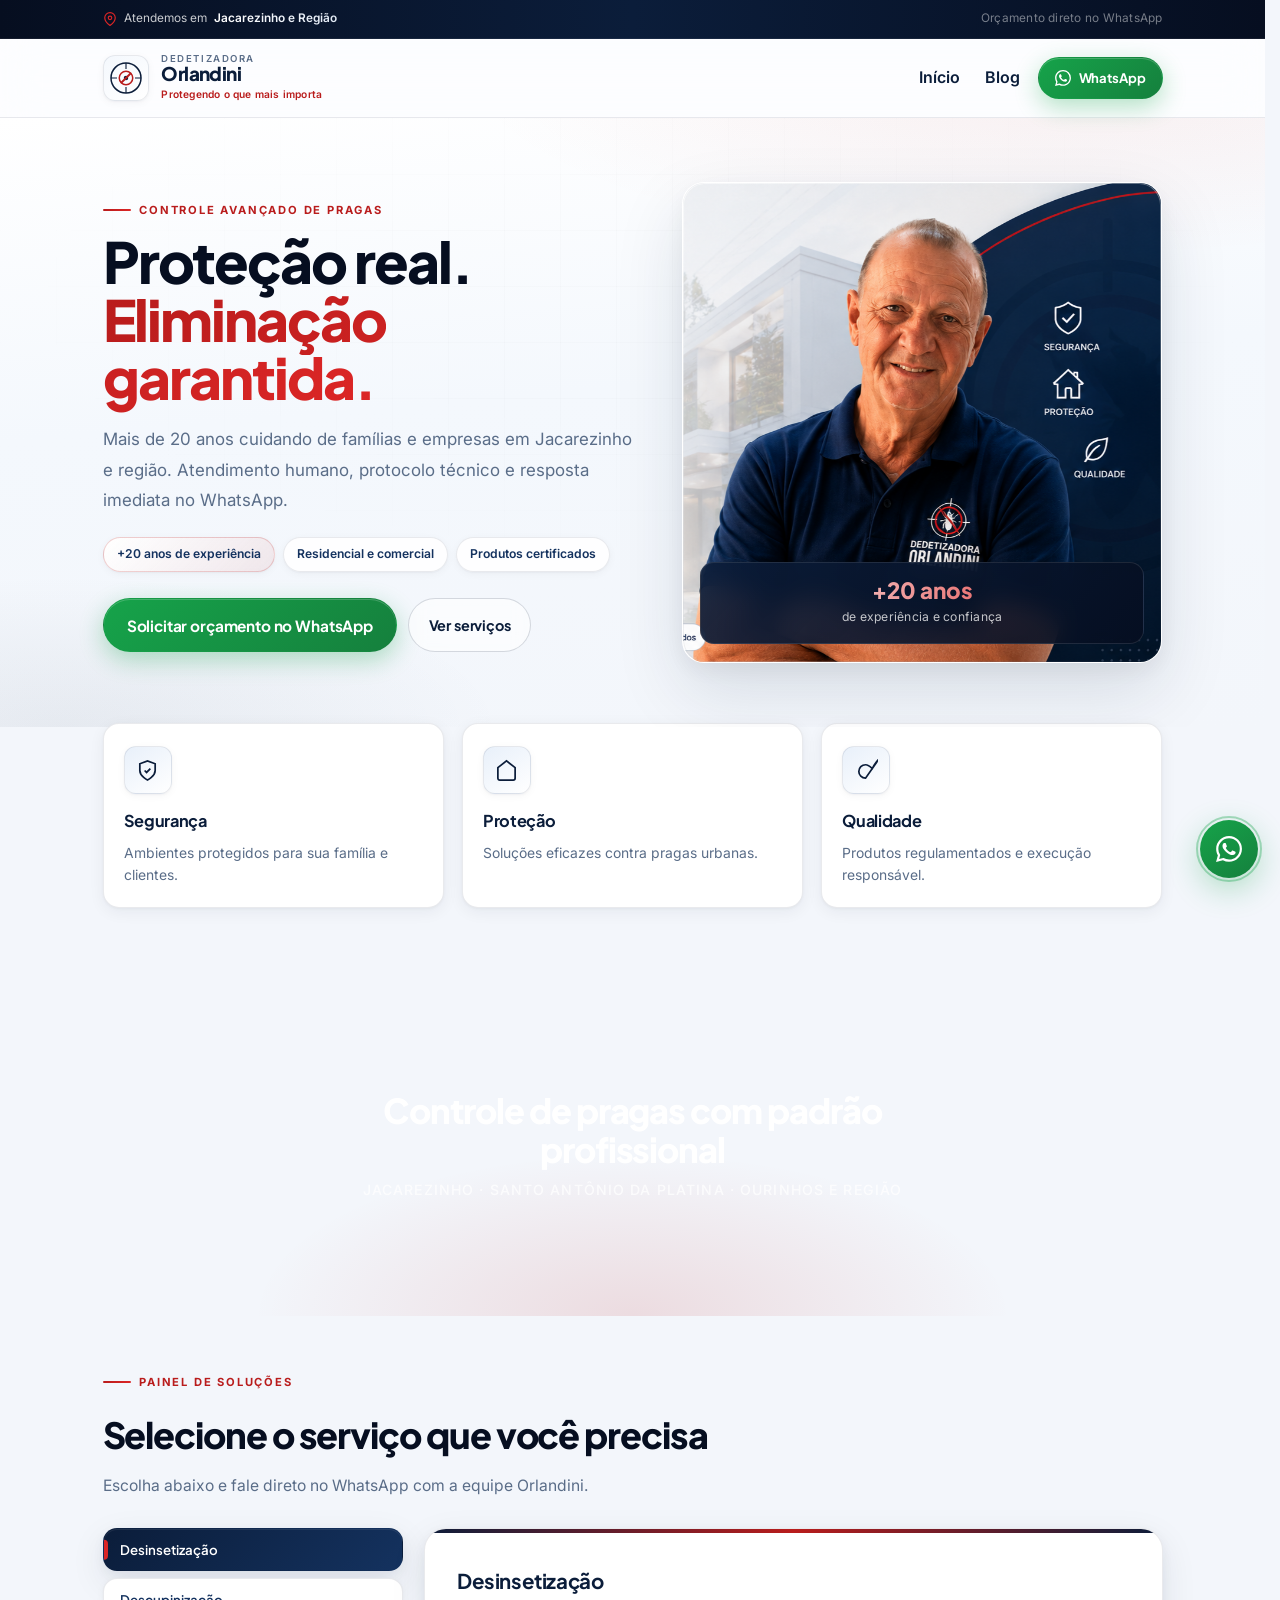
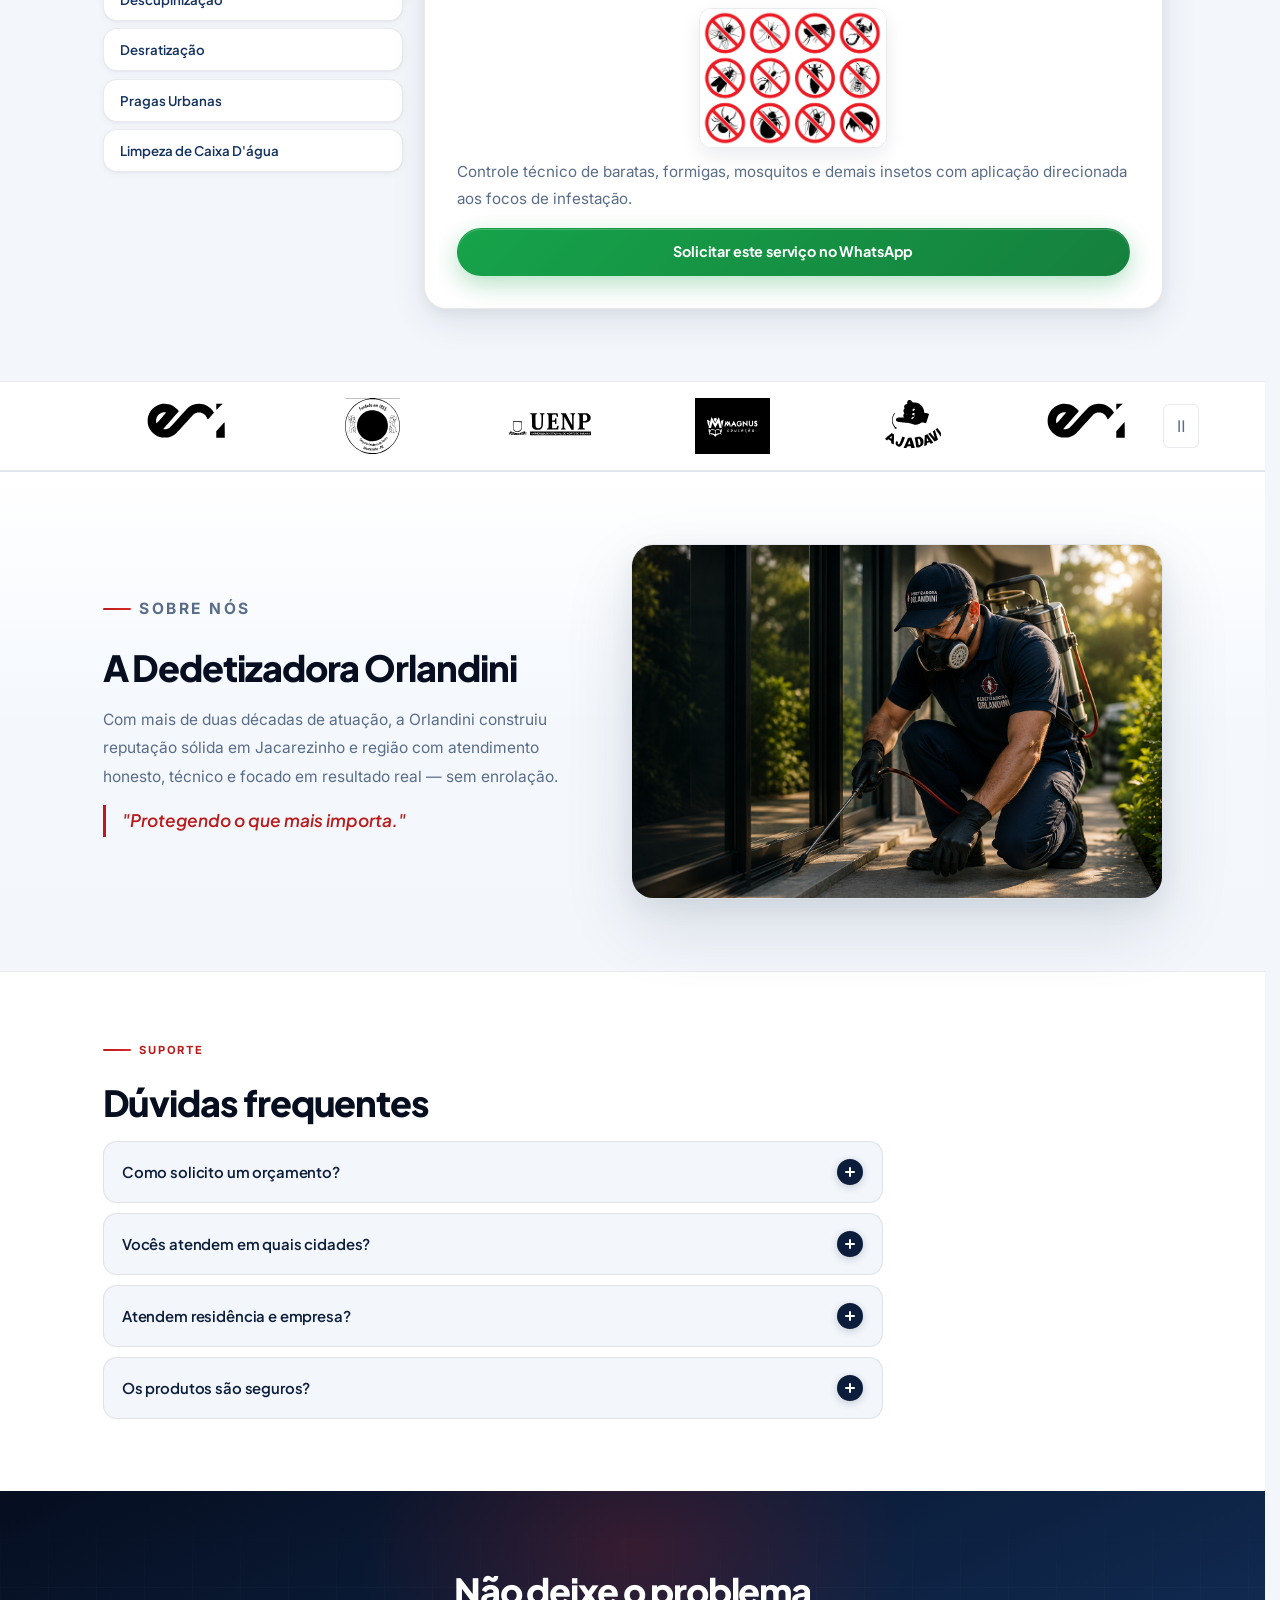
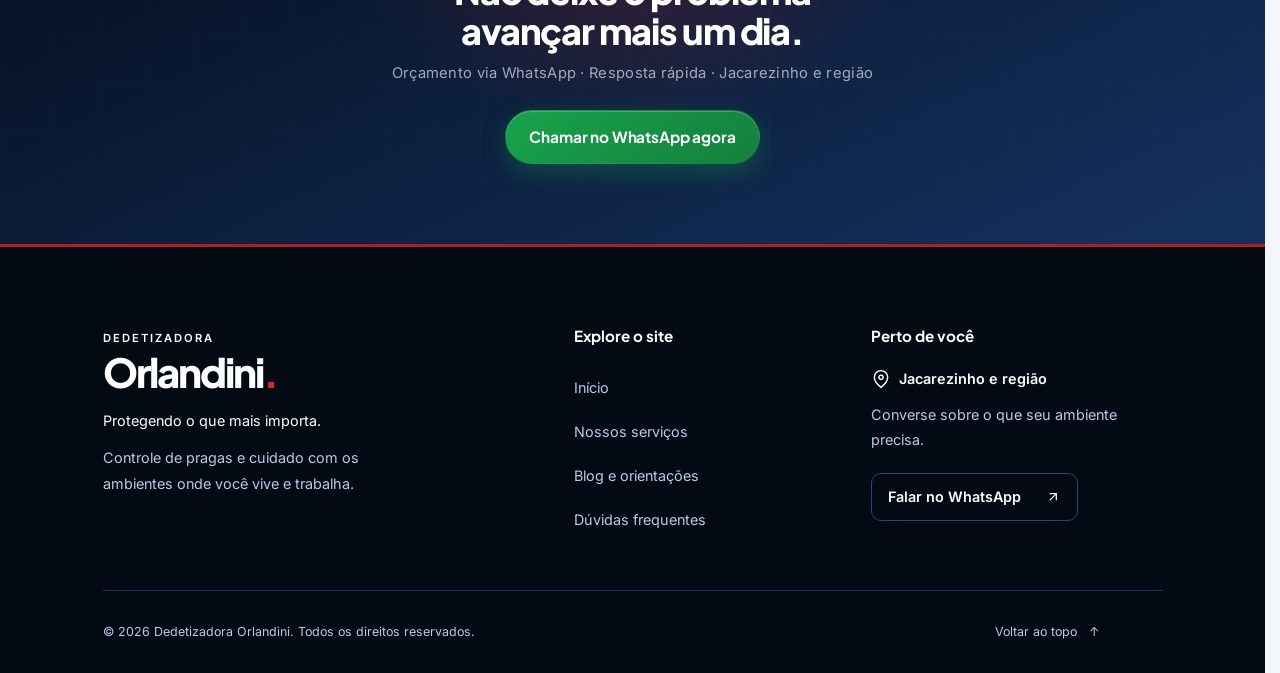
==== index.html @ 5f1b8c17 "Compacta carrossel e posiciona entre serviços e sobre" ====
<!DOCTYPE html>
<html lang="pt-BR">
<head>
  <meta charset="UTF-8">
  <meta name="viewport" content="width=device-width, initial-scale=1.0">
  <meta name="description" content="Dedetizadora Orlandini — Controle de pragas em Jacarezinho e região. +20 anos. Atendimento imediato via WhatsApp.">
  <meta name="theme-color" content="#0b1d3a">
  <title>Dedetizadora Orlandini | Jacarezinho e Região</title>
  <link rel="preconnect" href="https://fonts.googleapis.com">
  <link rel="preconnect" href="https://fonts.gstatic.com" crossorigin>
  <link href="https://fonts.googleapis.com/css2?family=Inter:wght@400;500;600;700&family=Plus+Jakarta+Sans:wght@600;700;800&display=swap" rel="stylesheet">
  <link rel="stylesheet" href="style.css">
</head>
<body>
  <div class="topbar">
    <div class="wrap topbar__inner">
      <p class="topbar__region">
        <svg width="14" height="14" viewBox="0 0 24 24" fill="none" stroke="currentColor" stroke-width="2" aria-hidden="true"><path d="M21 10c0 7-9 13-9 13s-9-6-9-13a9 9 0 0118 0z"/><circle cx="12" cy="10" r="3"/></svg>
        Atendemos em <strong>Jacarezinho e Região</strong>
      </p>
      <p class="topbar__wa">Orçamento direto no WhatsApp</p>
    </div>
  </div>

  <header class="header" id="header">
    <div class="wrap header__inner">
      <a class="brand" href="#" aria-label="Dedetizadora Orlandini — início">
        <span class="brand__mark" aria-hidden="true">
          <svg viewBox="0 0 48 48" fill="none">
            <circle cx="24" cy="24" r="20" stroke="currentColor" stroke-width="2"/>
            <circle cx="24" cy="24" r="3" fill="currentColor"/>
            <path d="M24 4v8M24 36v8M4 24h8M36 24h8" stroke="currentColor" stroke-width="1.5"/>
            <circle cx="24" cy="24" r="9" stroke="#b91c1c" stroke-width="2"/>
            <path d="M18 30l12-12" stroke="#b91c1c" stroke-width="2.5" stroke-linecap="round"/>
          </svg>
        </span>
        <span class="brand__text">
          <span class="brand__line">Dedetizadora</span>
          <span class="brand__name">Orlandini</span>
          <span class="brand__slogan">Protegendo o que mais importa</span>
        </span>
      </a>
      <nav class="site-nav" aria-label="Navegação principal">
        <a href="index.html">Início</a>
        <a href="blog.html">Blog</a>
      </nav>
      <a class="btn btn--wa btn--sm" href="https://wa.me/5500000000000?text=Olá,%20quero%20um%20orçamento%20da%20Orlandini" target="_blank" rel="noopener noreferrer">
        <svg width="16" height="16" viewBox="0 0 24 24" fill="currentColor" aria-hidden="true"><path d="M17.472 14.382c-.297-.149-1.758-.867-2.03-.967-.273-.099-.471-.148-.67.15-.197.297-.767.966-.94 1.164-.173.199-.347.223-.644.075-.297-.15-1.255-.463-2.39-1.475-.883-.788-1.48-1.761-1.653-2.059-.173-.297-.018-.458.13-.606.134-.133.298-.347.446-.52.149-.174.198-.298.298-.497.099-.198.05-.371-.025-.52-.075-.149-.669-1.612-.916-2.207-.242-.579-.487-.5-.669-.51-.173-.008-.371-.01-.57-.01-.198 0-.52.074-.792.372-.272.297-1.04 1.016-1.04 2.479 0 1.462 1.065 2.875 1.213 3.074.149.198 2.096 3.2 5.077 4.487.709.306 1.262.489 1.694.625.712.227 1.36.195 1.871.118.571-.085 1.758-.719 2.006-1.413.248-.694.248-1.289.173-1.413-.074-.124-.272-.198-.57-.347m-5.421 7.403h-.004a9.87 9.87 0 01-5.031-1.378l-.361-.214-3.741.982.998-3.648-.235-.374a9.86 9.86 0 01-1.51-5.26c.001-5.45 4.436-9.884 9.888-9.884 2.64 0 5.122 1.03 6.988 2.898a9.825 9.825 0 012.893 6.994c-.003 5.45-4.437 9.884-9.885 9.884m8.413-18.297A11.815 11.815 0 0012.05 0C5.495 0 .16 5.335.157 11.892c0 2.096.547 4.142 1.588 5.945L.057 24l6.305-1.654a11.882 11.882 0 005.683 1.448h.005c6.554 0 11.89-5.335 11.893-11.893a11.821 11.821 0 00-3.48-8.413z"/></svg>
        WhatsApp
      </a>
    </div>
  </header>

  <main>
    <section class="hero">
      <div class="hero__bg" aria-hidden="true"></div>
      <div class="hero__mesh" aria-hidden="true"></div>
      <div class="wrap hero__grid">
        <div class="hero__copy reveal">
          <p class="label">Controle avançado de pragas</p>
          <h1>Proteção real.<br><em>Eliminação garantida.</em></h1>
          <p class="hero__lead">
            Mais de 20 anos cuidando de famílias e empresas em Jacarezinho e região.
            Atendimento humano, protocolo técnico e resposta imediata no WhatsApp.
          </p>
          <ul class="hero__pills">
            <li>+20 anos de experiência</li>
            <li>Residencial e comercial</li>
            <li>Produtos certificados</li>
          </ul>
          <div class="hero__cta">
            <a class="btn btn--wa btn--lg" href="https://wa.me/5500000000000?text=Olá,%20quero%20solicitar%20um%20orçamento" target="_blank" rel="noopener noreferrer">
              Solicitar orçamento no WhatsApp
            </a>
            <a class="btn btn--outline" href="#painel">Ver serviços</a>
          </div>
        </div>
        <figure class="hero__visual reveal reveal--delay">
          <img src="assets/brand-hero.png" alt="José Carlos Orlandini — Dedetizadora Orlandini" width="520" height="520" loading="eager">
          <figcaption class="hero__badge">
            <strong>+20 anos</strong>
            <span>de experiência e confiança</span>
          </figcaption>
        </figure>
      </div>
    </section>

    <section class="pillars">
      <div class="wrap pillars__grid">
        <article class="pillar reveal">
          <div class="pillar__icon" aria-hidden="true">
            <svg viewBox="0 0 24 24" fill="none" stroke="currentColor" stroke-width="1.8"><path d="M12 22s8-4 8-10V5l-8-3-8 3v7c0 6 8 10 8 10z"/><path d="M9 12l2 2 4-4"/></svg>
          </div>
          <h3>Segurança</h3>
          <p>Ambientes protegidos para sua família e clientes.</p>
        </article>
        <article class="pillar reveal reveal--delay">
          <div class="pillar__icon" aria-hidden="true">
            <svg viewBox="0 0 24 24" fill="none" stroke="currentColor" stroke-width="1.8"><path d="M3 9l9-7 9 7v11a2 2 0 01-2 2H5a2 2 0 01-2-2z"/></svg>
          </div>
          <h3>Proteção</h3>
          <p>Soluções eficazes contra pragas urbanas.</p>
        </article>
        <article class="pillar reveal reveal--delay-2">
          <div class="pillar__icon" aria-hidden="true">
            <svg viewBox="0 0 24 24" fill="none" stroke="currentColor" stroke-width="1.8"><path d="M11 20A7 7 0 0111 6c3 0 5 2 7 4 2-4 4-7 7-10z"/></svg>
          </div>
          <h3>Qualidade</h3>
          <p>Produtos regulamentados e execução responsável.</p>
        </article>
      </div>
    </section>

    <section class="banner parallax" aria-label="Destaque institucional">
      <div class="banner__inner wrap">
        <h2>Controle de pragas com padrão profissional</h2>
        <p>Jacarezinho · Santo Antônio da Platina · Ourinhos e região</p>
      </div>
    </section>

    <section class="section" id="painel">
      <div class="wrap">
        <p class="label">Painel de soluções</p>
        <h2 class="section__title">Selecione o serviço que você precisa</h2>
        <p class="section__lead">Escolha abaixo e fale direto no WhatsApp com a equipe Orlandini.</p>

        <div class="panel">
          <nav class="panel__tabs" role="tablist" aria-label="Serviços">
            <button class="panel__tab is-active" role="tab" aria-selected="true" data-target="desinsetizacao" data-wa="Desinsetização">Desinsetização</button>
            <button class="panel__tab" role="tab" aria-selected="false" data-target="descupinizacao" data-wa="Descupinização">Descupinização</button>
            <button class="panel__tab" role="tab" aria-selected="false" data-target="desratizacao" data-wa="Desratização">Desratização</button>
            <button class="panel__tab" role="tab" aria-selected="false" data-target="pragas-urbanas" data-wa="Pragas Urbanas">Pragas Urbanas</button>
            <button class="panel__tab" role="tab" aria-selected="false" data-target="limpeza-caixa" data-wa="Limpeza de Caixa d'água">Limpeza de Caixa D'água</button>
          </nav>

          <div class="panel__content">
            <article id="desinsetizacao" class="panel__block is-active" role="tabpanel">
              <h3>Desinsetização</h3>
              <img class="panel__media" src="assets/desinset.jpg" alt="Desinsetização — Orlandini" width="320" height="180" loading="lazy">
              <p>Controle técnico de baratas, formigas, mosquitos e demais insetos com aplicação direcionada aos focos de infestação.</p>
              <a class="btn btn--wa btn--full panel__wa" href="https://wa.me/5500000000000?text=Olá,%20quero%20informações%20sobre%20Desinsetização" target="_blank" rel="noopener noreferrer">Solicitar este serviço no WhatsApp</a>
            </article>
            <article id="descupinizacao" class="panel__block" role="tabpanel">
              <h3>Descupinização</h3>
              <img class="panel__media" src="assets/cupim-de-solo.webp" alt="Descupinização — Orlandini" width="320" height="180" loading="lazy">
              <p>Tratamento preventivo e corretivo para proteger estruturas de madeira e evitar danos silenciosos ao patrimônio.</p>
              <a class="btn btn--wa btn--full panel__wa" href="https://wa.me/5500000000000?text=Olá,%20quero%20informações%20sobre%20Descupinização" target="_blank" rel="noopener noreferrer">Solicitar este serviço no WhatsApp</a>
            </article>
            <article id="desratizacao" class="panel__block" role="tabpanel">
              <h3>Desratização</h3>
              <img class="panel__media" src="assets/desrat.jpg" alt="Desratização — Orlandini" width="320" height="180" loading="lazy">
              <p>Combate a roedores com barreiras, monitoramento e plano de controle para ambientes residenciais e comerciais.</p>
              <a class="btn btn--wa btn--full panel__wa" href="https://wa.me/5500000000000?text=Olá,%20quero%20informações%20sobre%20Desratização" target="_blank" rel="noopener noreferrer">Solicitar este serviço no WhatsApp</a>
            </article>
            <article id="pragas-urbanas" class="panel__block" role="tabpanel">
              <h3>Pragas Urbanas</h3>
              <img class="panel__media" src="assets/pragas-urbanas.webp" alt="Pragas Urbanas — Orlandini" width="320" height="180" loading="lazy">
              <p>Atuação completa para diferentes cenários: escorpiões, aranhas, pombos e outras ocorrências na região.</p>
              <a class="btn btn--wa btn--full panel__wa" href="https://wa.me/5500000000000?text=Olá,%20quero%20informações%20sobre%20Pragas%20Urbanas" target="_blank" rel="noopener noreferrer">Solicitar este serviço no WhatsApp</a>
            </article>
            <article id="limpeza-caixa" class="panel__block" role="tabpanel">
              <h3>Limpeza de Caixa D'água</h3>
              <img class="panel__media" src="assets/limpeza-caixa-d-agua.png" alt="Limpeza de Caixa D'água — Orlandini" width="320" height="180" loading="lazy">
              <p>Higienização segura para preservar a qualidade da água e reduzir riscos de contaminação.</p>
              <a class="btn btn--wa btn--full panel__wa" href="https://wa.me/5500000000000?text=Olá,%20quero%20informações%20sobre%20Limpeza%20de%20Caixa%20D'água" target="_blank" rel="noopener noreferrer">Solicitar este serviço no WhatsApp</a>
            </article>
            <!-- per-article WhatsApp CTAs inserted above; the shared CTA was removed -->
          </div>
        </div>
      </div>
    </section>

    <section class="clients" aria-labelledby="clients-title">
      <div class="wrap">
        <h2 id="clients-title" class="clients__sr-only">Quem confia na Orlandini</h2><button class="clients__toggle" type="button" aria-controls="clients-track" hidden aria-label="Pausar animação das marcas" aria-pressed="false"><span aria-hidden="true">Ⅱ</span></button>
        <div class="clients__viewport">
          <div class="clients__track" id="clients-track">
            <ul class="clients__group" aria-label="Clientes"><li class="clients__item"><img src="assets/clientes/grupo-epr.svg" alt="Grupo EPR" width="144" height="56"></li><li class="clients__item"><img src="assets/clientes/cat-jacarezinho.svg" alt="CAT Jacarezinho" width="144" height="56"></li><li class="clients__item"><img src="assets/clientes/uenp.svg" alt="UENP" width="144" height="56"></li><li class="clients__item"><img src="assets/clientes/magnus.svg" alt="Magnus" width="144" height="56"></li><li class="clients__item"><img src="assets/clientes/ajadavi.svg" alt="Ajadavi" width="144" height="56"></li></ul>
            <ul class="clients__group" aria-hidden="true"><li class="clients__item"><img src="assets/clientes/grupo-epr.svg" alt="" width="144" height="56"></li><li class="clients__item"><img src="assets/clientes/cat-jacarezinho.svg" alt="" width="144" height="56"></li><li class="clients__item"><img src="assets/clientes/uenp.svg" alt="" width="144" height="56"></li><li class="clients__item"><img src="assets/clientes/magnus.svg" alt="" width="144" height="56"></li><li class="clients__item"><img src="assets/clientes/ajadavi.svg" alt="" width="144" height="56"></li></ul>
          </div>
        </div>
      </div>
    </section>

    <section class="section section--about">
      <div class="wrap about">
        <div class="about__copy reveal">
          <p class="label">Sobre nós</p>
          <h2 class="section__title">A Dedetizadora Orlandini</h2>
          <p>
            Com mais de duas décadas de atuação, a Orlandini construiu reputação sólida em Jacarezinho e região
            com atendimento honesto, técnico e focado em resultado real — sem enrolação.
          </p>
          <p class="about__slogan">"Protegendo o que mais importa."</p>
        </div>
        <div class="about__media reveal reveal--delay">
          <img src="assets/brand-banner.png" alt="Dedetizadora Orlandini — serviços e diferenciais" width="900" height="500" loading="lazy">
        </div>
      </div>
    </section>

    <section class="section section--faq" id="faq">
      <div class="wrap">
        <p class="label">Suporte</p>
        <h2 class="section__title">Dúvidas frequentes</h2>
        <div class="faq">
          <article class="faq__item">
            <button class="faq__btn" type="button" aria-expanded="false">
              Como solicito um orçamento?
              <span class="faq__icon" aria-hidden="true"></span>
            </button>
            <div class="faq__body">
              <p>Clique em qualquer botão verde desta página. Você fala direto com nossa equipe no WhatsApp, sem compromisso.</p>
            </div>
          </article>
          <article class="faq__item">
            <button class="faq__btn" type="button" aria-expanded="false">
              Vocês atendem em quais cidades?
              <span class="faq__icon" aria-hidden="true"></span>
            </button>
            <div class="faq__body">
              <p>Atendemos Jacarezinho e região, incluindo Santo Antônio da Platina, Ourinhos e cidades próximas.</p>
            </div>
          </article>
          <article class="faq__item">
            <button class="faq__btn" type="button" aria-expanded="false">
              Atendem residência e empresa?
              <span class="faq__icon" aria-hidden="true"></span>
            </button>
            <div class="faq__body">
              <p>Sim. Casas, apartamentos, comércios, restaurantes e galpões — com protocolo adequado a cada ambiente.</p>
            </div>
          </article>
          <article class="faq__item">
            <button class="faq__btn" type="button" aria-expanded="false">
              Os produtos são seguros?
              <span class="faq__icon" aria-hidden="true"></span>
            </button>
            <div class="faq__body">
              <p>Utilizamos produtos regulamentados, aplicados por profissionais treinados, com orientação clara antes do serviço.</p>
            </div>
          </article>
        </div>
      </div>
    </section>

    <section class="cta">
      <div class="cta__glow" aria-hidden="true"></div>
      <div class="wrap cta__inner reveal">
        <h2>Não deixe o problema avançar mais um dia.</h2>
        <p>Orçamento via WhatsApp · Resposta rápida · Jacarezinho e região</p>
        <a class="btn btn--wa btn--lg" href="https://wa.me/5500000000000?text=Olá,%20quero%20proteger%20meu%20espaço" target="_blank" rel="noopener noreferrer">
          Chamar no WhatsApp agora
        </a>
      </div>
    </section>
  </main>

  <footer class="footer">
    <div class="wrap">
      <div class="footer__grid">
        <div class="footer__identity">
          <a class="footer__wordmark" href="index.html" aria-label="Dedetizadora Orlandini — início">
            <span class="footer__eyebrow">Dedetizadora</span>
            <span class="footer__name">Orlandini<span aria-hidden="true">.</span></span>
          </a>
          <p class="footer__tagline">Protegendo o que mais importa.</p>
          <p class="footer__description">Controle de pragas e cuidado com os ambientes onde você vive e trabalha.</p>
        </div>
        <nav class="footer__nav" aria-label="Navegação do rodapé">
          <h2>Explore o site</h2>
          <a href="index.html">Início</a>
          <a href="index.html#painel">Nossos serviços</a>
          <a href="blog.html">Blog e orientações</a>
          <a href="index.html#faq">Dúvidas frequentes</a>
        </nav>
        <div class="footer__contact">
          <h2>Perto de você</h2>
          <p class="footer__location"><svg width="20" height="20" viewBox="0 0 24 24" fill="none" stroke="currentColor" stroke-width="1.7" aria-hidden="true"><path d="M20 10c0 6-8 12-8 12S4 16 4 10a8 8 0 1 1 16 0Z"/><circle cx="12" cy="10" r="2.5"/></svg>Jacarezinho e região</p>
          <p>Converse sobre o que seu ambiente precisa.</p>
          <a class="footer__cta" href="https://wa.me/5500000000000?text=Olá,%20quero%20um%20orçamento%20da%20Orlandini" target="_blank" rel="noopener noreferrer">Falar no WhatsApp <svg width="16" height="16" viewBox="0 0 24 24" fill="none" stroke="currentColor" stroke-width="1.8" aria-hidden="true"><path d="M7 17 17 7M7 7h10v10"/></svg></a>
        </div>
      </div>
      <div class="footer__bottom">
        <p>© 2026 Dedetizadora Orlandini. Todos os direitos reservados.</p>
        <a href="#header">Voltar ao topo <span aria-hidden="true">↑</span></a>
      </div>
    </div>
  </footer>

  <a class="wa-float" href="https://wa.me/5500000000000?text=Olá,%20quero%20um%20orçamento" target="_blank" rel="noopener noreferrer" aria-label="Abrir WhatsApp">
    <svg width="26" height="26" viewBox="0 0 24 24" fill="white" aria-hidden="true"><path d="M17.472 14.382c-.297-.149-1.758-.867-2.03-.967-.273-.099-.471-.148-.67.15-.197.297-.767.966-.94 1.164-.173.199-.347.223-.644.075-.297-.15-1.255-.463-2.39-1.475-.883-.788-1.48-1.761-1.653-2.059-.173-.297-.018-.458.13-.606.134-.133.298-.347.446-.52.149-.174.198-.298.298-.497.099-.198.05-.371-.025-.52-.075-.149-.669-1.612-.916-2.207-.242-.579-.487-.5-.669-.51-.173-.008-.371-.01-.57-.01-.198 0-.52.074-.792.372-.272.297-1.04 1.016-1.04 2.479 0 1.462 1.065 2.875 1.213 3.074.149.198 2.096 3.2 5.077 4.487.709.306 1.262.489 1.694.625.712.227 1.36.195 1.871.118.571-.085 1.758-.719 2.006-1.413.248-.694.248-1.289.173-1.413-.074-.124-.272-.198-.57-.347m-5.421 7.403h-.004a9.87 9.87 0 01-5.031-1.378l-.361-.214-3.741.982.998-3.648-.235-.374a9.86 9.86 0 01-1.51-5.26c.001-5.45 4.436-9.884 9.888-9.884 2.64 0 5.122 1.03 6.988 2.898a9.825 9.825 0 012.893 6.994c-.003 5.45-4.437 9.884-9.885 9.884m8.413-18.297A11.815 11.815 0 0012.05 0C5.495 0 .16 5.335.157 11.892c0 2.096.547 4.142 1.588 5.945L.057 24l6.305-1.654a11.882 11.882 0 005.683 1.448h.005c6.554 0 11.89-5.335 11.893-11.893a11.821 11.821 0 00-3.48-8.413z"/></svg>
  </a>

  <script src="script.js" defer></script>
</body>
</html>
---- style.css ----
/* Orlandini — Premium Pro · Navy + Vermelho institucional */

:root {
  --navy-950: #040a14;
  --navy-900: #060e20;
  --navy-800: #0b1d3a;
  --navy-700: #14325f;
  --navy-600: #1d4a7a;
  --navy-200: #b8cce4;
  --navy-100: #e8f0fa;
  --navy-50: #f4f8fd;
  --red: #b91c1c;
  --red-bright: #dc2626;
  --red-soft: rgba(185, 28, 28, 0.08);
  --red-glow: rgba(185, 28, 28, 0.22);
  --green: #16a34a;
  --green-dark: #15803d;
  --green-glow: rgba(22, 163, 74, 0.32);
  --bg: #f3f6fb;
  --surface: #ffffff;
  --text: #0b1d3a;
  --muted: #5a6d88;
  --border: rgba(11, 29, 58, 0.09);
  --border-strong: rgba(11, 29, 58, 0.16);
  --shadow-xs: 0 1px 2px rgba(11, 29, 58, 0.04), 0 2px 8px rgba(11, 29, 58, 0.04);
  --shadow-sm: 0 4px 16px rgba(11, 29, 58, 0.06), 0 1px 3px rgba(11, 29, 58, 0.04);
  --shadow-md: 0 12px 36px rgba(11, 29, 58, 0.09), 0 4px 12px rgba(11, 29, 58, 0.05);
  --shadow-lg: 0 28px 70px rgba(11, 29, 58, 0.12), 0 8px 24px rgba(11, 29, 58, 0.06);
  --shadow-red: 0 12px 32px var(--red-glow);
  --font-display: "Plus Jakarta Sans", system-ui, sans-serif;
  --font-body: Inter, system-ui, sans-serif;
  --ease: cubic-bezier(0.22, 1, 0.36, 1);
  --ease-out: cubic-bezier(0, 0, 0.2, 1);
  --r: 16px;
  --r-lg: 22px;
}

*, *::before, *::after { box-sizing: border-box; margin: 0; padding: 0; }

html { scroll-behavior: smooth; -webkit-text-size-adjust: 100%; }

body {
  font-family: var(--font-body);
  color: var(--text);
  background: var(--bg);
  line-height: 1.65;
  -webkit-font-smoothing: antialiased;
  -moz-osx-font-smoothing: grayscale;
}

::selection {
  background: rgba(11, 29, 58, 0.14);
  color: var(--navy-800);
}

img { display: block; max-width: 100%; height: auto; }

a { color: inherit; text-decoration: none; }

.wrap {
  width: min(1140px, 100%);
  margin-inline: auto;
  padding-inline: clamp(18px, 4vw, 40px);
}

/* ── Topbar ── */
.topbar {
  background: linear-gradient(90deg, var(--navy-900), var(--navy-800) 50%, var(--navy-900));
  color: rgba(255, 255, 255, 0.78);
  font-size: 0.74rem;
  border-bottom: 1px solid rgba(255, 255, 255, 0.06);
}

.topbar__inner {
  min-height: 38px;
  display: flex;
  align-items: center;
  justify-content: space-between;
  gap: 0.75rem;
  flex-wrap: wrap;
}

.topbar__region {
  display: inline-flex;
  align-items: center;
  gap: 0.45rem;
}

.topbar__region svg { color: var(--red-bright); flex-shrink: 0; }

.topbar__region strong {
  color: #fff;
  font-weight: 600;
  background: linear-gradient(90deg, #fff, #e2eaf5);
  -webkit-background-clip: text;
  background-clip: text;
  -webkit-text-fill-color: transparent;
}

.topbar__wa {
  color: rgba(255, 255, 255, 0.45);
  letter-spacing: 0.02em;
}

/* ── Header ── */
.header {
  position: sticky;
  top: 0;
  z-index: 100;
  background: rgba(255, 255, 255, 0.78);
  backdrop-filter: blur(20px) saturate(1.35);
  -webkit-backdrop-filter: blur(20px) saturate(1.35);
  border-bottom: 1px solid var(--border);
  transition: box-shadow 0.35s var(--ease), background 0.35s var(--ease);
}

.header.is-scrolled {
  background: rgba(255, 255, 255, 0.94);
  box-shadow: var(--shadow-sm);
}

.header__inner {
  min-height: 78px;
  display: flex;
  align-items: center;
  justify-content: space-between;
  gap: 1rem;
}

.brand {
  display: flex;
  align-items: center;
  gap: 0.8rem;
  transition: opacity 0.2s var(--ease);
}

.brand:hover { opacity: 0.88; }

.brand__mark {
  width: 46px;
  height: 46px;
  flex-shrink: 0;
  color: var(--navy-800);
  padding: 4px;
  border-radius: 12px;
  background: linear-gradient(145deg, var(--navy-50), #fff);
  border: 1px solid var(--border);
  box-shadow: var(--shadow-xs);
}

.brand__mark svg { width: 100%; height: 100%; }

.brand__line {
  display: block;
  font-size: 0.6rem;
  font-weight: 600;
  letter-spacing: 0.16em;
  text-transform: uppercase;
  color: var(--muted);
  line-height: 1.2;
}

.brand__name {
  display: block;
  font-family: var(--font-display);
  font-weight: 800;
  font-size: 1.18rem;
  letter-spacing: -0.03em;
  color: var(--navy-800);
  line-height: 1.05;
}

.brand__slogan {
  display: block;
  font-size: 0.64rem;
  color: var(--red);
  font-weight: 600;
  margin-top: 2px;
  letter-spacing: 0.02em;
}

/* ── Buttons ── */
.btn {
  position: relative;
  display: inline-flex;
  align-items: center;
  justify-content: center;
  gap: 0.45rem;
  min-height: 48px;
  padding: 0 1.2rem;
  border-radius: 999px;
  font-family: var(--font-display);
  font-weight: 700;
  font-size: 0.9rem;
  letter-spacing: -0.01em;
  border: 1.5px solid transparent;
  cursor: pointer;
  overflow: hidden;
  transition: transform 0.28s var(--ease), box-shadow 0.28s var(--ease), border-color 0.28s var(--ease);
}

.btn::after {
  content: "";
  position: absolute;
  inset: 0;
  background: linear-gradient(120deg, transparent 30%, rgba(255, 255, 255, 0.22) 50%, transparent 70%);
  transform: translateX(-120%);
  transition: transform 0.55s var(--ease);
}

.btn:hover::after { transform: translateX(120%); }

.btn:active { transform: scale(0.98); }

.btn--sm { min-height: 42px; font-size: 0.82rem; padding-inline: 1rem; }

.btn--lg { min-height: 54px; font-size: 0.96rem; padding-inline: 1.45rem; }

.btn--full { width: 100%; }

.btn--wa {
  background: linear-gradient(135deg, var(--green) 0%, var(--green-dark) 100%);
  color: #fff;
  box-shadow: 0 8px 24px var(--green-glow), inset 0 1px 0 rgba(255, 255, 255, 0.2);
}

.btn--wa:hover {
  transform: translateY(-3px);
  box-shadow: 0 14px 36px rgba(22, 163, 74, 0.42), inset 0 1px 0 rgba(255, 255, 255, 0.25);
}

.btn--outline {
  background: rgba(255, 255, 255, 0.6);
  color: var(--navy-800);
  border-color: var(--border-strong);
  backdrop-filter: blur(8px);
}

.btn--outline:hover {
  background: #fff;
  border-color: var(--navy-600);
  box-shadow: var(--shadow-sm);
  transform: translateY(-2px);
}

/* ── Hero ── */
.hero {
  position: relative;
  padding: clamp(2.2rem, 6vw, 4rem) 0 clamp(2.8rem, 5vw, 4.5rem);
  overflow: hidden;
}

.hero__bg {
  position: absolute;
  inset: 0;
  background:
    radial-gradient(ellipse 90% 60% at 85% -10%, rgba(185, 28, 28, 0.07), transparent 55%),
    radial-gradient(ellipse 70% 50% at 5% 100%, rgba(11, 29, 58, 0.06), transparent 50%),
    linear-gradient(175deg, #ffffff 0%, var(--navy-50) 45%, var(--bg) 100%);
  pointer-events: none;
}

.hero__mesh {
  position: absolute;
  inset: 0;
  opacity: 0.45;
  background-image:
    linear-gradient(rgba(11, 29, 58, 0.03) 1px, transparent 1px),
    linear-gradient(90deg, rgba(11, 29, 58, 0.03) 1px, transparent 1px);
  background-size: 56px 56px;
  mask-image: radial-gradient(ellipse 80% 70% at 50% 30%, #000 20%, transparent 75%);
  pointer-events: none;
}

.hero__grid {
  position: relative;
  z-index: 1;
  display: grid;
  gap: 2.25rem;
  align-items: center;
}

.label {
  display: inline-flex;
  align-items: center;
  gap: 0.55rem;
  font-size: 0.7rem;
  font-weight: 700;
  letter-spacing: 0.16em;
  text-transform: uppercase;
  color: var(--red);
  margin-bottom: 0.85rem;
}

.label::before {
  content: "";
  width: 28px;
  height: 2px;
  border-radius: 2px;
  background: linear-gradient(90deg, var(--red), var(--red-bright));
  flex-shrink: 0;
}

.hero h1 {
  font-family: var(--font-display);
  font-weight: 800;
  font-size: clamp(2.05rem, 7.8vw, 3.55rem);
  line-height: 1.02;
  letter-spacing: -0.035em;
  margin-bottom: 1.1rem;
  max-width: 13ch;
  color: var(--navy-900);
}

.hero h1 em {
  font-style: normal;
  background: linear-gradient(120deg, var(--red) 0%, var(--red-bright) 100%);
  -webkit-background-clip: text;
  background-clip: text;
  -webkit-text-fill-color: transparent;
}

.hero__lead {
  color: var(--muted);
  font-size: clamp(0.96rem, 2.4vw, 1.06rem);
  line-height: 1.78;
  max-width: 50ch;
  margin-bottom: 1.35rem;
  font-weight: 400;
}

.hero__pills {
  list-style: none;
  display: flex;
  flex-wrap: wrap;
  gap: 0.5rem;
  margin-bottom: 1.65rem;
}

.hero__pills li {
  font-size: 0.76rem;
  font-weight: 600;
  padding: 0.42rem 0.82rem;
  border-radius: 999px;
  background: rgba(255, 255, 255, 0.85);
  border: 1px solid var(--border);
  box-shadow: var(--shadow-xs);
  color: var(--navy-700);
  backdrop-filter: blur(6px);
}

.hero__pills li:first-child {
  border-color: rgba(185, 28, 28, 0.2);
  background: linear-gradient(135deg, #fff, var(--red-soft));
}

.hero__cta { display: flex; flex-wrap: wrap; gap: 0.7rem; }

.hero__visual {
  position: relative;
  margin: 0;
  border-radius: var(--r-lg);
  overflow: hidden;
  box-shadow: var(--shadow-lg);
  border: 1px solid rgba(255, 255, 255, 0.8);
  background: var(--surface);
}

.hero__visual::before {
  content: "";
  position: absolute;
  inset: 0;
  border-radius: inherit;
  padding: 1px;
  background: linear-gradient(145deg, rgba(255, 255, 255, 0.6), rgba(11, 29, 58, 0.12));
  -webkit-mask: linear-gradient(#fff 0 0) content-box, linear-gradient(#fff 0 0);
  mask: linear-gradient(#fff 0 0) content-box, linear-gradient(#fff 0 0);
  -webkit-mask-composite: xor;
  mask-composite: exclude;
  pointer-events: none;
  z-index: 2;
}

.hero__visual img {
  width: 100%;
  aspect-ratio: 1;
  object-fit: cover;
  object-position: center top;
  transition: transform 0.6s var(--ease);
}

.hero__visual:hover img { transform: scale(1.02); }

.hero__badge {
  position: absolute;
  bottom: 1.1rem;
  left: 1.1rem;
  right: 1.1rem;
  padding: 0.9rem 1.1rem;
  border-radius: 14px;
  background: linear-gradient(135deg, rgba(11, 29, 58, 0.92), rgba(6, 14, 32, 0.88));
  backdrop-filter: blur(12px);
  -webkit-backdrop-filter: blur(12px);
  color: #fff;
  text-align: center;
  border: 1px solid rgba(255, 255, 255, 0.1);
  z-index: 3;
}

.hero__badge strong {
  display: block;
  font-family: var(--font-display);
  font-size: 1.4rem;
  font-weight: 800;
  background: linear-gradient(90deg, #fff, var(--red-bright));
  -webkit-background-clip: text;
  background-clip: text;
  -webkit-text-fill-color: transparent;
  line-height: 1.1;
}

.hero__badge span { font-size: 0.76rem; opacity: 0.75; letter-spacing: 0.02em; }

/* ── Pillars ── */
.pillars {
  padding: 0 0 clamp(2.5rem, 5vw, 3.5rem);
  margin-top: -0.25rem;
}

.pillars__grid {
  display: grid;
  gap: 1rem;
  grid-template-columns: 1fr;
}

.pillar {
  position: relative;
  background: var(--surface);
  border: 1px solid var(--border);
  border-radius: var(--r);
  padding: 1.4rem 1.25rem 1.3rem;
  box-shadow: var(--shadow-sm);
  overflow: hidden;
  transition: transform 0.35s var(--ease), box-shadow 0.35s var(--ease), border-color 0.35s var(--ease);
}

.pillar::before {
  content: "";
  position: absolute;
  top: 0;
  left: 0;
  right: 0;
  height: 3px;
  background: linear-gradient(90deg, var(--navy-800), var(--red));
  opacity: 0;
  transition: opacity 0.35s var(--ease);
}

.pillar:hover {
  transform: translateY(-5px);
  box-shadow: var(--shadow-md);
  border-color: rgba(11, 29, 58, 0.14);
}

.pillar:hover::before { opacity: 1; }

.pillar__icon {
  width: 48px;
  height: 48px;
  border-radius: 12px;
  background: linear-gradient(145deg, var(--navy-100), #fff);
  color: var(--navy-800);
  display: grid;
  place-items: center;
  margin-bottom: 0.9rem;
  border: 1px solid var(--border);
  box-shadow: var(--shadow-xs);
}

.pillar__icon svg { width: 23px; height: 23px; }

.pillar h3 {
  font-family: var(--font-display);
  font-size: 1.02rem;
  font-weight: 700;
  letter-spacing: -0.02em;
  margin-bottom: 0.4rem;
  color: var(--navy-800);
}

.pillar p { font-size: 0.87rem; color: var(--muted); line-height: 1.6; }

/* ── Banner parallax ── */
.banner {
  position: relative;
  min-height: clamp(240px, 36vw, 340px);
  background-image:
    linear-gradient(125deg, rgba(6, 14, 32, 0.92) 0%, rgba(11, 29, 58, 0.78) 45%, rgba(185, 28, 28, 0.15) 100%),
    url("assets/brand-banner.png");
  background-size: cover;
  background-position: center;
  background-attachment: fixed;
  display: grid;
  place-items: center;
  text-align: center;
  color: #fff;
  margin-block: 0.75rem 3rem;
  overflow: hidden;
}

.banner::after {
  content: "";
  position: absolute;
  inset: 0;
  background: radial-gradient(ellipse 50% 80% at 50% 100%, rgba(185, 28, 28, 0.12), transparent 60%);
  pointer-events: none;
}

.banner__inner {
  position: relative;
  z-index: 1;
}

.banner__inner h2 {
  font-family: var(--font-display);
  font-size: clamp(1.4rem, 4.2vw, 2.15rem);
  font-weight: 800;
  letter-spacing: -0.03em;
  margin-bottom: 0.55rem;
  max-width: 22ch;
  margin-inline: auto;
  line-height: 1.15;
}

.banner__inner p {
  font-size: 0.88rem;
  opacity: 0.75;
  letter-spacing: 0.08em;
  text-transform: uppercase;
  font-weight: 500;
}

/* ── Sections ── */
.section { padding-bottom: clamp(3rem, 6vw, 4.5rem); }

.section__title {
  font-family: var(--font-display);
  font-size: clamp(1.5rem, 4.2vw, 2.25rem);
  font-weight: 800;
  letter-spacing: -0.03em;
  margin-bottom: 0.55rem;
  color: var(--navy-900);
}

.section__lead {
  color: var(--muted);
  max-width: 54ch;
  margin-bottom: 1.75rem;
  line-height: 1.72;
  font-size: 0.98rem;
}

/* ── Service panel ── */
.panel {
  display: grid;
  gap: 1.15rem;
}

.panel__tabs {
  display: flex;
  flex-wrap: wrap;
  gap: 0.5rem;
}

.panel__tab {
  position: relative;
  border: 1px solid var(--border);
  background: var(--surface);
  color: var(--navy-700);
  border-radius: 12px;
  padding: 0.62rem 1rem;
  font-family: var(--font-display);
  font-size: 0.83rem;
  font-weight: 600;
  cursor: pointer;
  transition: all 0.28s var(--ease);
  box-shadow: var(--shadow-xs);
  text-align: left;
}

.panel__tab:hover {
  border-color: var(--navy-200);
  background: var(--navy-50);
  transform: translateX(2px);
}

.panel__tab.is-active {
  background: linear-gradient(135deg, var(--navy-800), var(--navy-700));
  color: #fff;
  border-color: transparent;
  box-shadow: var(--shadow-md), inset 0 1px 0 rgba(255, 255, 255, 0.08);
}

.panel__tab.is-active::before {
  content: "";
  position: absolute;
  left: 0;
  top: 50%;
  transform: translateY(-50%);
  width: 3px;
  height: 55%;
  border-radius: 0 3px 3px 0;
  background: var(--red-bright);
}

.panel__content {
  position: relative;
  background: var(--surface);
  border: 1px solid var(--border);
  border-radius: var(--r-lg);
  padding: clamp(1.4rem, 3.5vw, 2rem);
  box-shadow: var(--shadow-md);
  overflow: hidden;
}

.panel__content::before {
  content: "";
  position: absolute;
  top: 0;
  left: 0;
  right: 0;
  height: 4px;
  background: linear-gradient(90deg, var(--navy-800), var(--red), var(--navy-800));
}

.panel__block { display: none; animation: fadeUp 0.4s var(--ease) both; }

.panel__block.is-active { display: block; }

@keyframes fadeUp {
  from { opacity: 0; transform: translateY(10px); }
  to { opacity: 1; transform: translateY(0); }
}

.panel__block h3 {
  font-family: var(--font-display);
  font-size: 1.28rem;
  font-weight: 700;
  letter-spacing: -0.02em;
  margin-bottom: 0.55rem;
  color: var(--navy-800);
  padding-top: 0.25rem;
}

.panel__block p {
  color: var(--muted);
  line-height: 1.78;
  font-size: 0.95rem;
}

/* Image inside each panel card, centered between title and text */
.panel__media {
  display: block;
  margin: 0.6rem auto;
  width: clamp(120px, 28%, 220px);
  height: auto;
  border-radius: 12px;
  object-fit: cover;
  box-shadow: 0 8px 20px rgba(11,29,58,0.08);
  border: 1px solid var(--border);
}

/* keep the per-article CTA spacing consistent */
.panel__block .panel__wa {
  margin-top: 1rem;
}

.panel__wa { margin-top: 1.5rem; }

/* ── About ── */
.section--about {
  background:
    linear-gradient(180deg, #fff 0%, var(--navy-50) 50%, var(--bg) 100%);
  border-top: 1px solid var(--border);
  padding-top: clamp(3rem, 6vw, 4.5rem);
}

.about {
  display: grid;
  gap: 2rem;
  align-items: center;
}

.about__copy p {
  color: var(--muted);
  line-height: 1.82;
  margin-bottom: 0.9rem;
  font-size: 0.97rem;
}

.about__slogan {
  font-family: var(--font-display);
  font-style: italic;
  font-weight: 600;
  color: var(--red) !important;
  font-size: 1.08rem !important;
  margin-top: 0.75rem !important;
  padding-left: 1rem;
  border-left: 3px solid var(--red);
}

.about__media {
  border-radius: var(--r-lg);
  overflow: hidden;
  box-shadow: var(--shadow-lg);
  border: 1px solid var(--border);
  transition: transform 0.4s var(--ease), box-shadow 0.4s var(--ease);
}

.about__media:hover {
  transform: translateY(-4px);
  box-shadow: var(--shadow-lg), var(--shadow-red);
}

.about__media img { width: 100%; }

/* ── FAQ ── */
.section--faq {
  background: var(--surface);
  border-top: 1px solid var(--border);
  padding-top: clamp(2.8rem, 5vw, 3.8rem);
}

.faq {
  display: grid;
  gap: 0.65rem;
  max-width: 780px;
}

.faq__item {
  border: 1px solid var(--border);
  border-radius: 14px;
  overflow: hidden;
  background: var(--bg);
  transition: border-color 0.28s var(--ease), box-shadow 0.28s var(--ease);
}

.faq__item:hover { border-color: var(--border-strong); }

.faq__item.is-open {
  border-color: rgba(11, 29, 58, 0.18);
  box-shadow: var(--shadow-sm);
  background: #fff;
}

.faq__btn {
  width: 100%;
  display: flex;
  align-items: center;
  justify-content: space-between;
  gap: 1rem;
  padding: 1.05rem 1.15rem;
  border: 0;
  background: transparent;
  font-family: var(--font-display);
  font-size: 0.93rem;
  font-weight: 600;
  letter-spacing: -0.01em;
  text-align: left;
  color: var(--navy-800);
  cursor: pointer;
  transition: color 0.2s var(--ease);
}

.faq__item.is-open .faq__btn { color: var(--red); }

.faq__icon {
  width: 26px;
  height: 26px;
  flex-shrink: 0;
  border-radius: 50%;
  background: var(--navy-800);
  position: relative;
  transition: transform 0.3s var(--ease), background 0.3s var(--ease);
  box-shadow: 0 2px 8px rgba(11, 29, 58, 0.2);
}

.faq__icon::before,
.faq__icon::after {
  content: "";
  position: absolute;
  top: 50%;
  left: 50%;
  width: 10px;
  height: 2px;
  background: #fff;
  border-radius: 1px;
  transform: translate(-50%, -50%);
  transition: transform 0.3s var(--ease);
}

.faq__icon::after { transform: translate(-50%, -50%) rotate(90deg); }

.faq__item.is-open .faq__icon {
  background: linear-gradient(135deg, var(--red), var(--red-bright));
  transform: rotate(180deg);
}

.faq__item.is-open .faq__icon::after { transform: translate(-50%, -50%) rotate(0); }

.faq__body {
  max-height: 0;
  overflow: hidden;
  transition: max-height 0.38s var(--ease);
}

.faq__body p {
  padding: 0 1.15rem 1.1rem;
  color: var(--muted);
  font-size: 0.9rem;
  line-height: 1.72;
}

/* ── CTA ── */
.cta {
  position: relative;
  background: linear-gradient(155deg, var(--navy-900) 0%, var(--navy-800) 40%, var(--navy-700) 100%);
  color: #fff;
  padding: clamp(3rem, 7vw, 5rem) 0;
  text-align: center;
  overflow: hidden;
}

.cta__glow {
  position: absolute;
  top: -40%;
  left: 50%;
  transform: translateX(-50%);
  width: 600px;
  height: 400px;
  background: radial-gradient(ellipse, rgba(185, 28, 28, 0.25), transparent 65%);
  pointer-events: none;
}

.cta::before {
  content: "";
  position: absolute;
  inset: 0;
  background-image:
    linear-gradient(rgba(255, 255, 255, 0.02) 1px, transparent 1px),
    linear-gradient(90deg, rgba(255, 255, 255, 0.02) 1px, transparent 1px);
  background-size: 48px 48px;
  mask-image: linear-gradient(180deg, transparent, #000 30%, #000 70%, transparent);
  pointer-events: none;
}

.cta__inner {
  position: relative;
  z-index: 1;
}

.cta__inner h2 {
  font-family: var(--font-display);
  font-size: clamp(1.45rem, 4.8vw, 2.25rem);
  font-weight: 800;
  letter-spacing: -0.03em;
  margin-bottom: 0.6rem;
  max-width: 18ch;
  margin-inline: auto;
  line-height: 1.12;
}

.cta__inner p {
  color: rgba(255, 255, 255, 0.62);
  margin-bottom: 1.5rem;
  font-size: 0.92rem;
  letter-spacing: 0.02em;
}

/* ── Footer compartilhado entre início, blog e artigos ── */
.footer { position: relative; background: var(--navy-950); color: var(--navy-200); padding: clamp(3rem, 6vw, 5rem) 0 0; border-top: 3px solid var(--red); }
.footer__grid { display: grid; grid-template-columns: 1.4fr .8fr 1fr; gap: clamp(2rem, 5vw, 5rem); padding-bottom: 3rem; }
.footer__wordmark { display: inline-flex; flex-direction: column; color: var(--surface); }
.footer__eyebrow { font-size: .7rem; text-transform: uppercase; letter-spacing: .18em; font-weight: 600; }
.footer__name { font-family: var(--font-display); font-size: 2.5rem; font-weight: 800; line-height: 1.2; letter-spacing: -.05em; }
.footer__name span { color: var(--red-bright); }
.footer__tagline { color: var(--surface); font-size: .9rem; margin: .8rem 0; }
.footer__description { max-width: 34ch; font-size: .9rem; line-height: 1.8; }
.footer h2 { color: var(--surface); font-family: var(--font-display); font-size: .95rem; font-weight: 700; margin-bottom: 1.1rem; }
.footer__nav { display: flex; flex-direction: column; align-items: flex-start; }
.footer__nav a { display: inline-flex; align-items: center; min-height: 44px; font-size: .9rem; }
.footer a:hover { color: var(--surface); text-decoration: underline; text-underline-offset: 5px; }
.footer a:focus-visible { outline-color: var(--navy-200); }
.footer__location { display: flex; align-items: center; gap: .5rem; color: var(--surface); font-weight: 600; }
.footer__location svg { flex-shrink: 0; }
.footer__contact > p { font-size: .9rem; line-height: 1.8; margin-bottom: .6rem; }
.footer__cta { display: inline-flex; align-items: center; justify-content: space-between; gap: 1.5rem; min-height: 48px; padding: .7rem 1rem; margin-top: .6rem; color: var(--surface); border: 1px solid var(--navy-600); border-radius: 10px; font-size: .9rem; font-weight: 600; }
.footer__cta:hover { background: var(--navy-800); }
.footer__bottom { border-top: 1px solid var(--navy-700); display: flex; align-items: center; justify-content: space-between; gap: 1rem; padding: 1.2rem 4rem 1.2rem 0; font-size: .78rem; }
.footer__bottom a { display: inline-flex; align-items: center; gap: .7rem; min-height: 44px; flex-shrink: 0; }
@media (max-width: 850px) { .footer__grid { grid-template-columns: 1fr 1fr; } .footer__identity { grid-column: 1 / -1; } .footer__description { max-width: 55ch; } }
@media (max-width: 520px) { .footer__grid { grid-template-columns: 1fr; gap: 2rem; } .footer__identity { grid-column: auto; } .footer__bottom { align-items: flex-start; flex-direction: column; padding-bottom: 2rem; } }

/* ── WhatsApp float ── */
.wa-float {
  position: fixed;
  bottom: 1.35rem;
  right: 1.35rem;
  z-index: 90;
  width: 58px;
  height: 58px;
  border-radius: 50%;
  background: linear-gradient(145deg, var(--green), var(--green-dark));
  display: grid;
  place-items: center;
  box-shadow: 0 10px 32px var(--green-glow);
  transition: transform 0.3s var(--ease), box-shadow 0.3s var(--ease);
}

.wa-float::before {
  content: "";
  position: absolute;
  inset: -4px;
  border-radius: 50%;
  border: 2px solid rgba(22, 163, 74, 0.35);
  animation: waPulse 2.4s ease-out infinite;
}

@keyframes waPulse {
  0% { transform: scale(1); opacity: 0.7; }
  100% { transform: scale(1.35); opacity: 0; }
}

.wa-float:hover {
  transform: scale(1.1);
  box-shadow: 0 14px 40px rgba(22, 163, 74, 0.5);
}

/* ── Scroll reveal ── */
.reveal {
  opacity: 0;
  transform: translateY(24px);
  transition: opacity 0.7s var(--ease), transform 0.7s var(--ease);
}

.reveal.is-visible {
  opacity: 1;
  transform: translateY(0);
}

.reveal--delay { transition-delay: 0.1s; }

.reveal--delay-2 { transition-delay: 0.2s; }

/* ── Desktop ── */
@media (min-width: 900px) {
  .hero__grid {
    grid-template-columns: 1.05fr 0.95fr;
    gap: 3rem;
  }

  .pillars__grid {
    grid-template-columns: repeat(3, 1fr);
    gap: 1.15rem;
  }

  .panel {
    grid-template-columns: minmax(220px, 300px) 1fr;
    gap: 1.35rem;
    align-items: start;
  }

  .panel__tabs {
    flex-direction: column;
    align-items: stretch;
    gap: 0.45rem;
  }

  .panel__tab {
    border-radius: 14px;
    padding: 0.75rem 1.05rem;
  }

  .panel__tab:hover { transform: translateX(4px); }

  .panel__tab.is-active::before {
    left: 0;
    top: 50%;
    transform: translateY(-50%);
    width: 4px;
    height: 50%;
    border-radius: 0 4px 4px 0;
  }

  .about {
    grid-template-columns: 0.95fr 1.05fr;
    gap: 3rem;
  }

}

@media (max-width: 899px) {
  .banner { background-attachment: scroll; }

  .brand__slogan { display: none; }

  .topbar__wa { display: none; }

  .panel__tab.is-active::before { display: none; }
}

@media (prefers-reduced-motion: reduce) {
  .reveal {
    opacity: 1;
    transform: none;
    transition: none;
  }

  .panel__block { animation: none; }

  .wa-float::before { animation: none; }

  .hero__visual:hover img { transform: none; }

  .btn::after { display: none; }
}

/* Navegação e conteúdo editorial: mesmos tokens da página institucional. */
html { scrollbar-gutter: stable; scrollbar-color: var(--muted) var(--bg); }
.site-nav { display: flex; align-items: center; gap: 1.25rem; margin-left: auto; }
.site-nav a { padding: .7rem .15rem; font-weight: 600; color: var(--navy-800); border-bottom: 2px solid transparent; }
.site-nav a:hover, .site-nav a[aria-current] { color: var(--red); border-color: var(--red); }
a:focus-visible { outline: 3px solid var(--navy-600); outline-offset: 5px; }
.skip-link { position: fixed; top: -100px; left: 1rem; z-index: 200; padding: 1rem; background: var(--surface); color: var(--text); }
.skip-link:focus { top: 1rem; }
#conteudo { scroll-margin-top: 120px; }
.blog-intro { padding-top: clamp(3rem, 7vw, 6rem); padding-bottom: 3rem; }
.blog-intro h1, .reading h1 { font-family: var(--font-display); color: var(--navy-800); font-size: clamp(2.2rem, 5vw, 4rem); line-height: 1.12; letter-spacing: -.045em; margin: 1rem 0 1.5rem; }
.blog-lead { max-width: 650px; color: var(--muted); font-size: 1.15rem; line-height: 1.8; }
.blog-list { display: grid; grid-template-columns: repeat(3, minmax(0, 1fr)); gap: 1.5rem; padding-bottom: 3rem; }
.blog-card { background: var(--surface); border: 1px solid var(--border); border-radius: 20px; overflow: hidden; display: flex; flex-direction: column; }
.blog-card__image { display: block; overflow: hidden; }
.blog-card img { width: 100%; aspect-ratio: 8 / 5; object-fit: cover; display: block; }
.blog-card__body { padding: 1.6rem; display: flex; flex-direction: column; align-items: flex-start; gap: 1rem; flex: 1; }
.blog-card h2 { font-family: var(--font-display); font-size: 1.35rem; line-height: 1.4; color: var(--navy-800); }
.blog-card h2 a:hover { text-decoration: underline; }
.blog-card__body > p:not(.label) { color: var(--muted); line-height: 1.7; }
.blog-read { display: inline-flex; gap: .7rem; align-items: center; min-height: 44px; font-weight: 700; color: var(--red); margin-top: auto; }
.blog-read:hover { text-decoration: underline; }
.blog-note { border-top: 1px solid var(--border-strong); padding-top: 2rem; padding-bottom: 4rem; line-height: 1.8; color: var(--muted); }
.blog-note strong { color: var(--navy-800); }
.reading { max-width: 850px; padding-top: 2rem; padding-bottom: 4rem; }
.breadcrumbs { display: flex; flex-wrap: wrap; gap: .7rem; font-size: .9rem; color: var(--muted); margin-bottom: 3rem; }
.breadcrumbs a { min-height: 44px; display: inline-flex; align-items: center; }
.breadcrumbs span { align-self: center; }
.reading__image { display: block; width: 100%; aspect-ratio: 9 / 5; object-fit: cover; border-radius: 18px; margin: 2rem 0; }
.reading__body { max-width: 68ch; margin: 0 auto 2rem; }
.reading__body section { margin: 2rem 0; }
.reading__body h2 { font-family: var(--font-display); font-size: 1.5rem; line-height: 1.4; margin-bottom: .8rem; color: var(--navy-800); }
.reading__body p { line-height: 1.9; }
.reading__note { border-left: 3px solid var(--red); padding: 1.25rem; background: var(--surface); }
@media (max-width: 850px) { .blog-list { grid-template-columns: 1fr; } .blog-card { display: grid; grid-template-columns: 1fr 1.4fr; } .blog-card__image img { height: 100%; } }
@media (max-width: 600px) { .header__inner { flex-wrap: wrap; padding-top: .7rem; padding-bottom: .7rem; gap: .5rem; } .site-nav { order: 3; width: 100%; justify-content: center; gap: 2rem; } .blog-card { display: flex; } .blog-intro { padding-top: 2.5rem; } .reading h1 { font-size: 2.1rem; } .blog-page .brand__slogan { display: none; } }
@media (prefers-reduced-motion: reduce) { .blog-page *, .blog-page *::before, .blog-page *::after { scroll-behavior: auto !important; transition: none !important; animation: none !important; } }
@media (forced-colors: active) { html { scrollbar-color: auto; } }

/* Faixa compacta de clientes entre os serviços e a apresentação da empresa. */
.clients { padding: 12px 0; background: var(--surface); border-top: 1px solid var(--border); border-bottom: 1px solid var(--border); }
.clients > .wrap { position: relative; padding-right: 54px; }
.clients__sr-only { position: absolute; width: 1px; height: 1px; padding: 0; margin: -1px; overflow: hidden; clip-path: inset(50%); white-space: nowrap; }
.clients__toggle { position: absolute; right: 4px; top: 50%; transform: translateY(-50%); width: 36px; height: 44px; border: 1px solid var(--border); border-radius: 6px; background: var(--surface); color: var(--muted); font: inherit; cursor: pointer; }
.clients__toggle:hover { background: var(--bg); color: var(--text); }
.clients__toggle:focus-visible { outline: 3px solid var(--navy-600); outline-offset: 3px; }
.clients__viewport { overflow: hidden; }
.clients__track { display: flex; width: max-content; animation: clients-drift 28s linear infinite; }
.clients__group { list-style: none; display: flex; align-items: center; flex-shrink: 0; width: 900px; padding: 0; margin: 0; }
.clients__item { width: 180px; height: 64px; flex-shrink: 0; padding: 4px 18px; display: flex; align-items: center; justify-content: center; }
.clients__item img { display: block; width: 144px; height: 56px; object-fit: contain; }
.clients__viewport:hover .clients__track, .clients.is-paused .clients__track { animation-play-state: paused; }
@keyframes clients-drift { to { transform: translateX(-50%); } }
@media (max-width: 600px) { .clients { padding: 8px 0; } .clients__group { width: 700px; } .clients__item { width: 140px; height: 56px; padding: 4px 12px; } .clients__item img { width: 116px; height: 48px; } }
@media (prefers-reduced-motion: reduce) {
  .clients__track { animation: none; width: 100%; }
  .clients__group { width: 100%; flex-wrap: wrap; justify-content: center; }
  .clients__group[aria-hidden] { display: none; }
  .clients > .wrap { padding-right: 20px; }
  .clients__item { width: 20%; min-width: 110px; }
  .clients__item img { max-width: 100%; }
  .clients__toggle { display: none; }
}
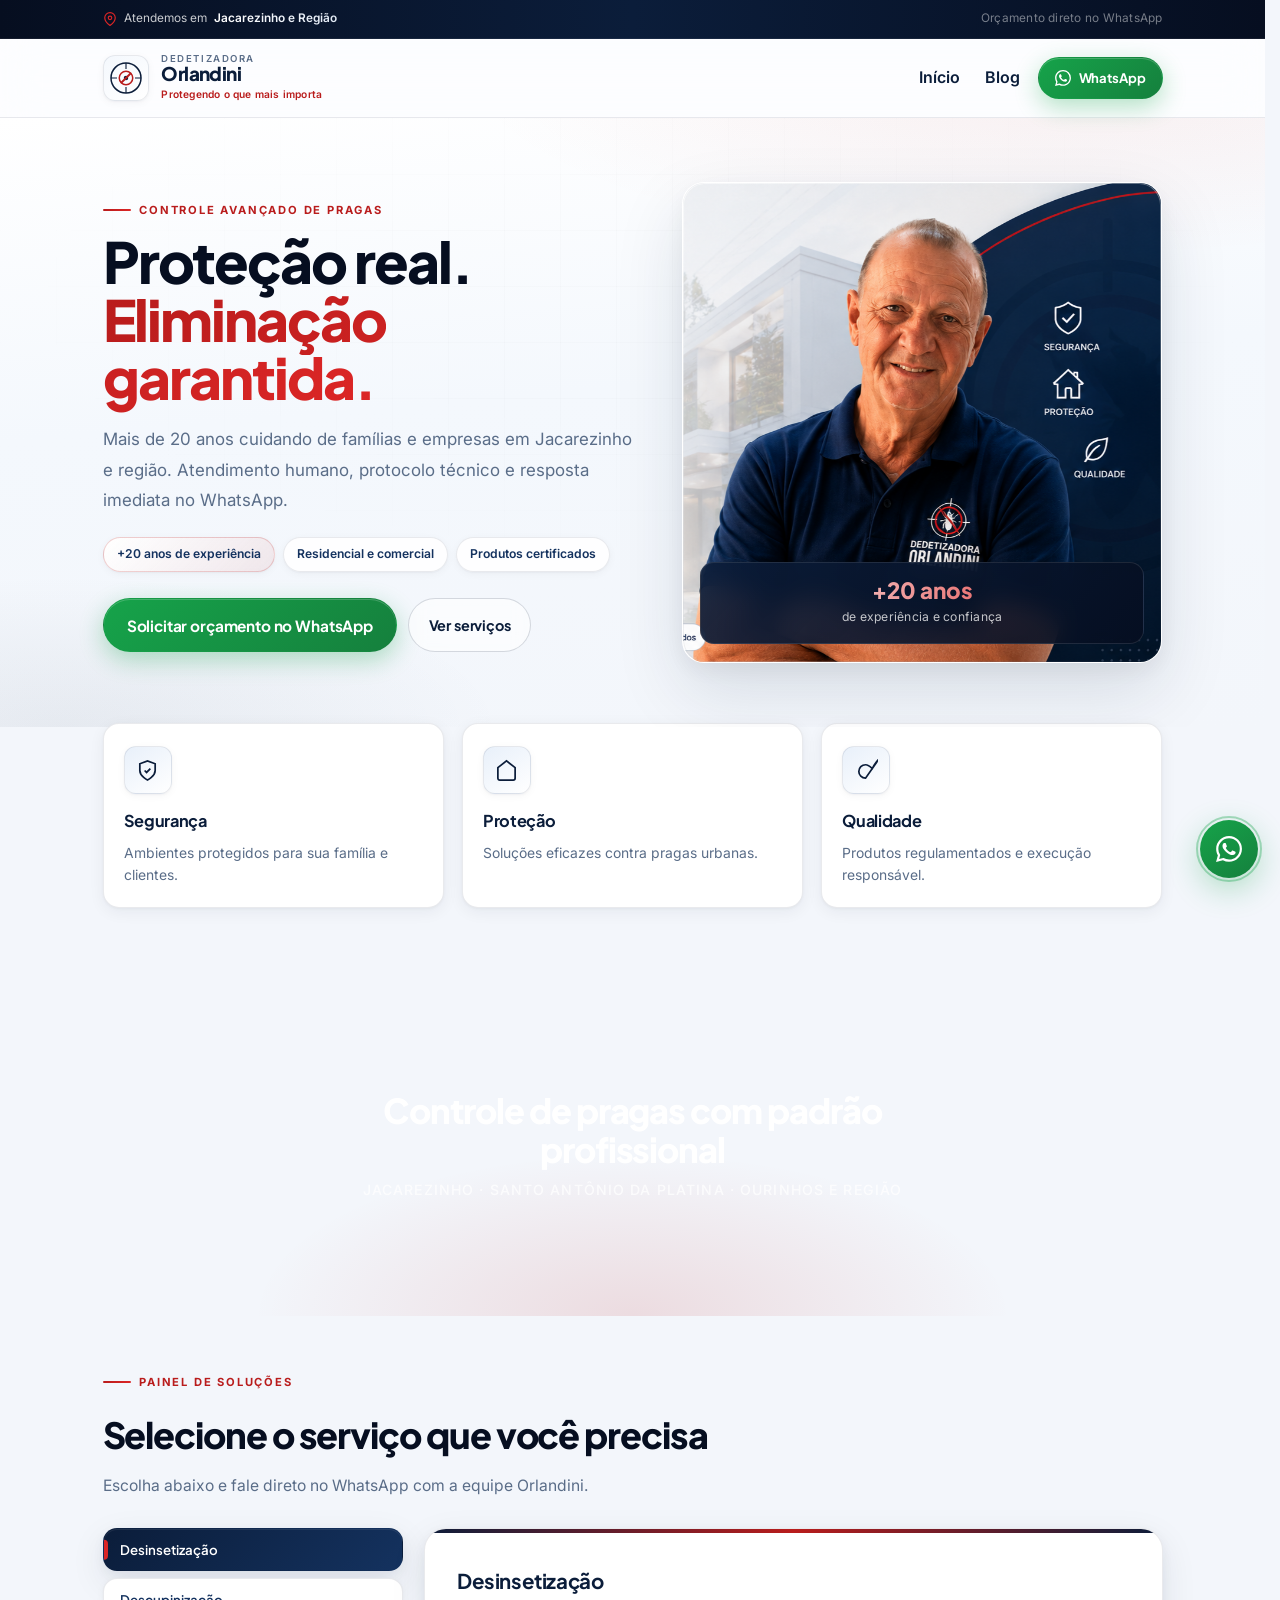
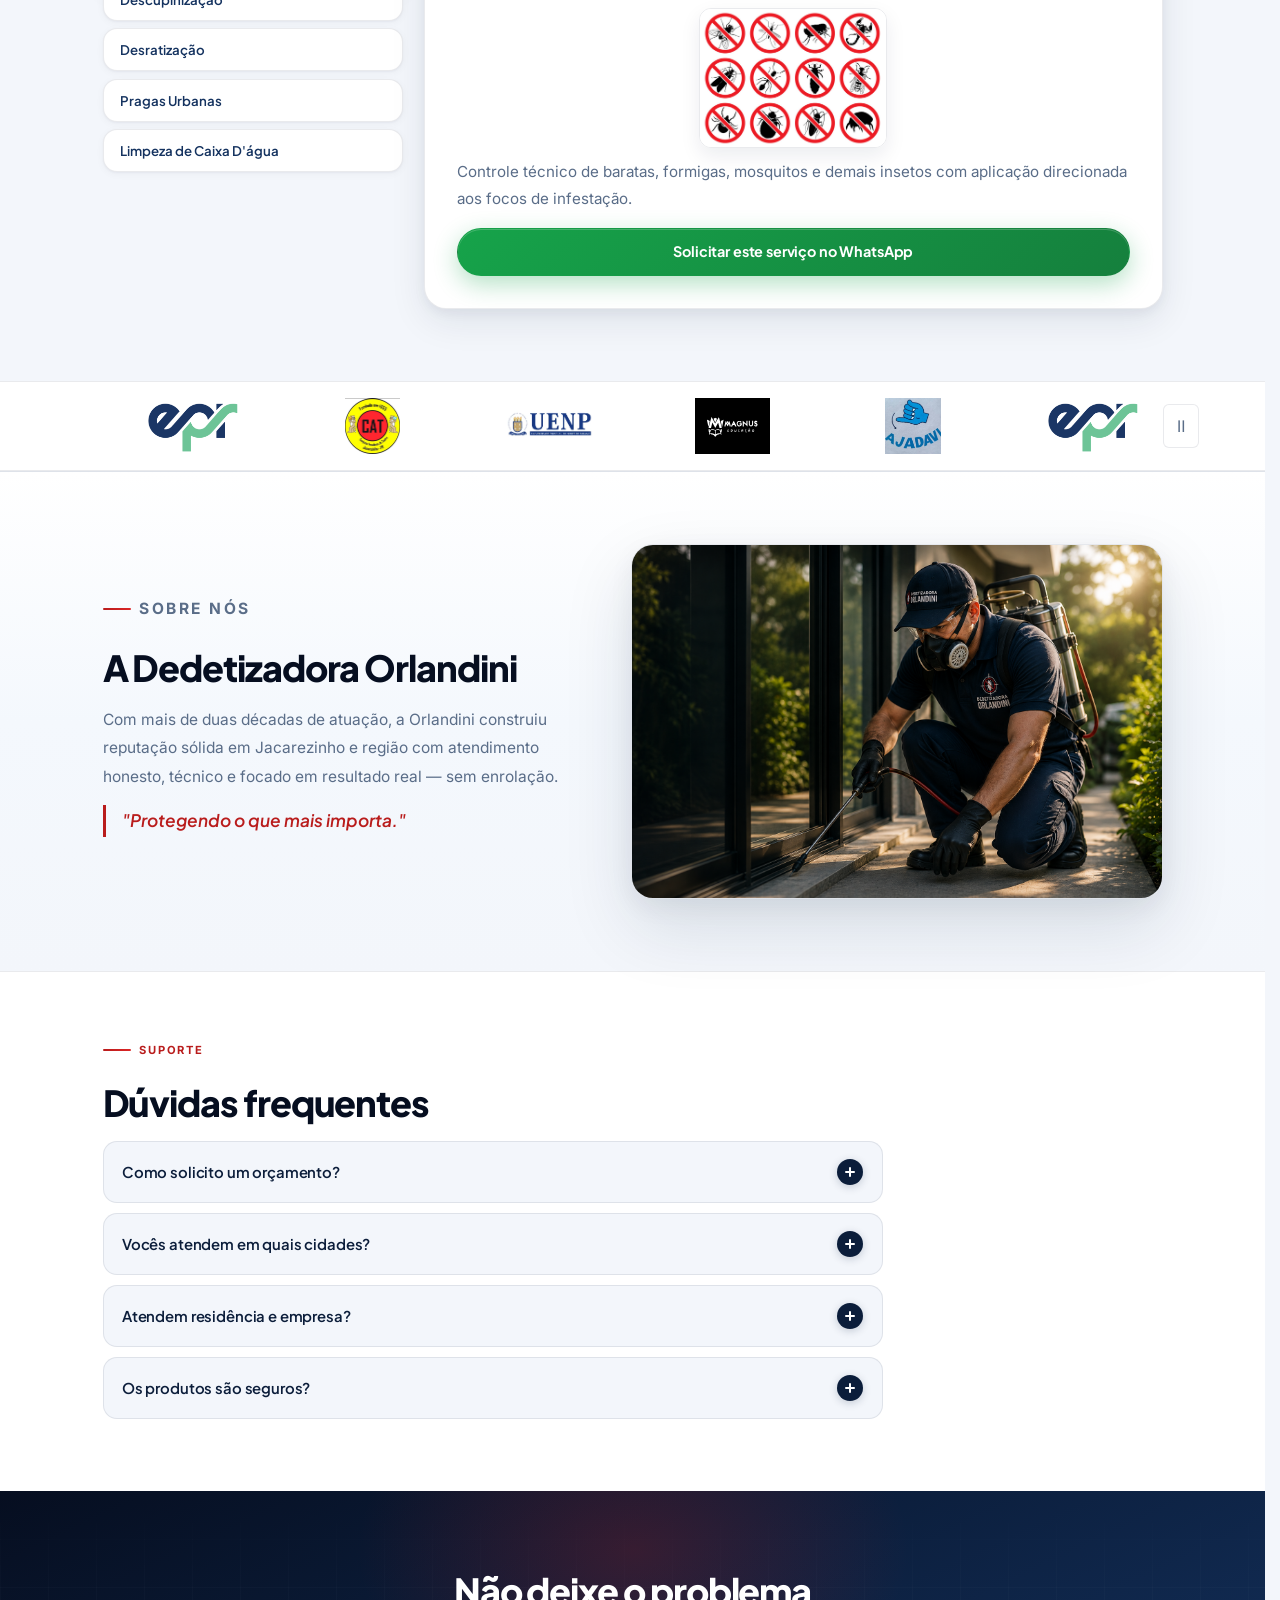
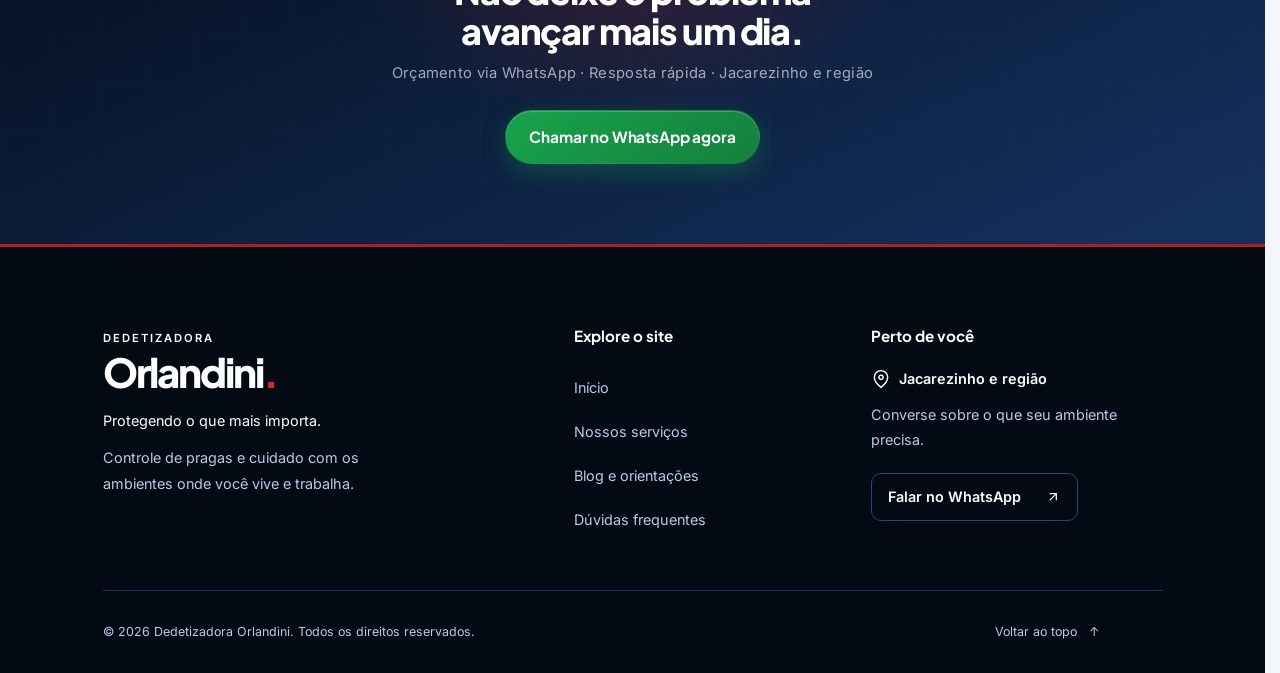
==== commit 3074af60: "Usa logos coloridas em PNG e mantém Magnus em SVG" ====
--- a/index.html
+++ b/index.html
@@ -175,8 +175,8 @@
         <h2 id="clients-title" class="clients__sr-only">Quem confia na Orlandini</h2><button class="clients__toggle" type="button" aria-controls="clients-track" hidden aria-label="Pausar animação das marcas" aria-pressed="false"><span aria-hidden="true">Ⅱ</span></button>
         <div class="clients__viewport">
           <div class="clients__track" id="clients-track">
-            <ul class="clients__group" aria-label="Clientes"><li class="clients__item"><img src="assets/clientes/grupo-epr.svg" alt="Grupo EPR" width="144" height="56"></li><li class="clients__item"><img src="assets/clientes/cat-jacarezinho.svg" alt="CAT Jacarezinho" width="144" height="56"></li><li class="clients__item"><img src="assets/clientes/uenp.svg" alt="UENP" width="144" height="56"></li><li class="clients__item"><img src="assets/clientes/magnus.svg" alt="Magnus" width="144" height="56"></li><li class="clients__item"><img src="assets/clientes/ajadavi.svg" alt="Ajadavi" width="144" height="56"></li></ul>
-            <ul class="clients__group" aria-hidden="true"><li class="clients__item"><img src="assets/clientes/grupo-epr.svg" alt="" width="144" height="56"></li><li class="clients__item"><img src="assets/clientes/cat-jacarezinho.svg" alt="" width="144" height="56"></li><li class="clients__item"><img src="assets/clientes/uenp.svg" alt="" width="144" height="56"></li><li class="clients__item"><img src="assets/clientes/magnus.svg" alt="" width="144" height="56"></li><li class="clients__item"><img src="assets/clientes/ajadavi.svg" alt="" width="144" height="56"></li></ul>
+            <ul class="clients__group" aria-label="Clientes"><li class="clients__item"><img src="assets/clientes/grupo-epr.png" alt="Grupo EPR" width="144" height="56"></li><li class="clients__item"><img src="assets/clientes/cat-jacarezinho.png" alt="CAT Jacarezinho" width="144" height="56"></li><li class="clients__item"><img src="assets/clientes/uenp.png" alt="UENP" width="144" height="56"></li><li class="clients__item"><img src="assets/clientes/magnus.svg" alt="Magnus" width="144" height="56"></li><li class="clients__item"><img src="assets/clientes/ajadavi.png" alt="Ajadavi" width="144" height="56"></li></ul>
+            <ul class="clients__group" aria-hidden="true"><li class="clients__item"><img src="assets/clientes/grupo-epr.png" alt="" width="144" height="56"></li><li class="clients__item"><img src="assets/clientes/cat-jacarezinho.png" alt="" width="144" height="56"></li><li class="clients__item"><img src="assets/clientes/uenp.png" alt="" width="144" height="56"></li><li class="clients__item"><img src="assets/clientes/magnus.svg" alt="" width="144" height="56"></li><li class="clients__item"><img src="assets/clientes/ajadavi.png" alt="" width="144" height="56"></li></ul>
           </div>
         </div>
       </div>
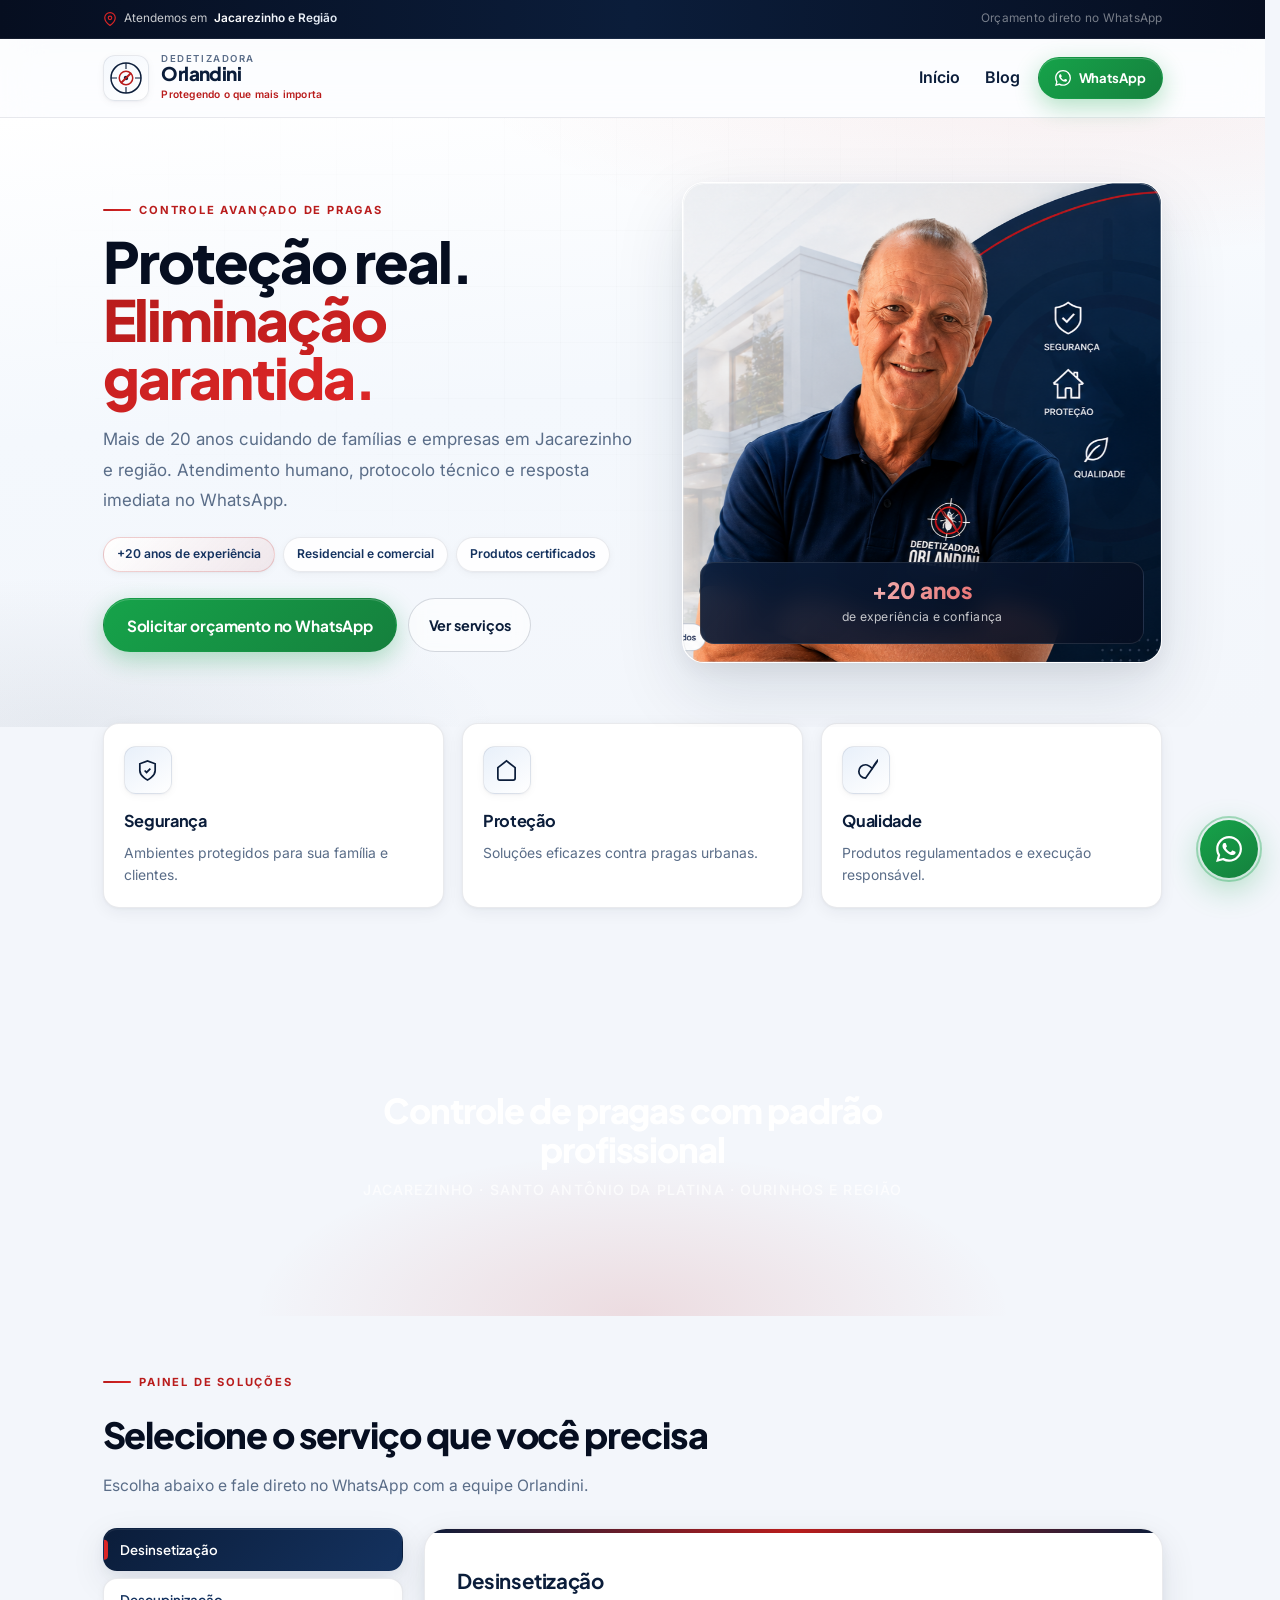
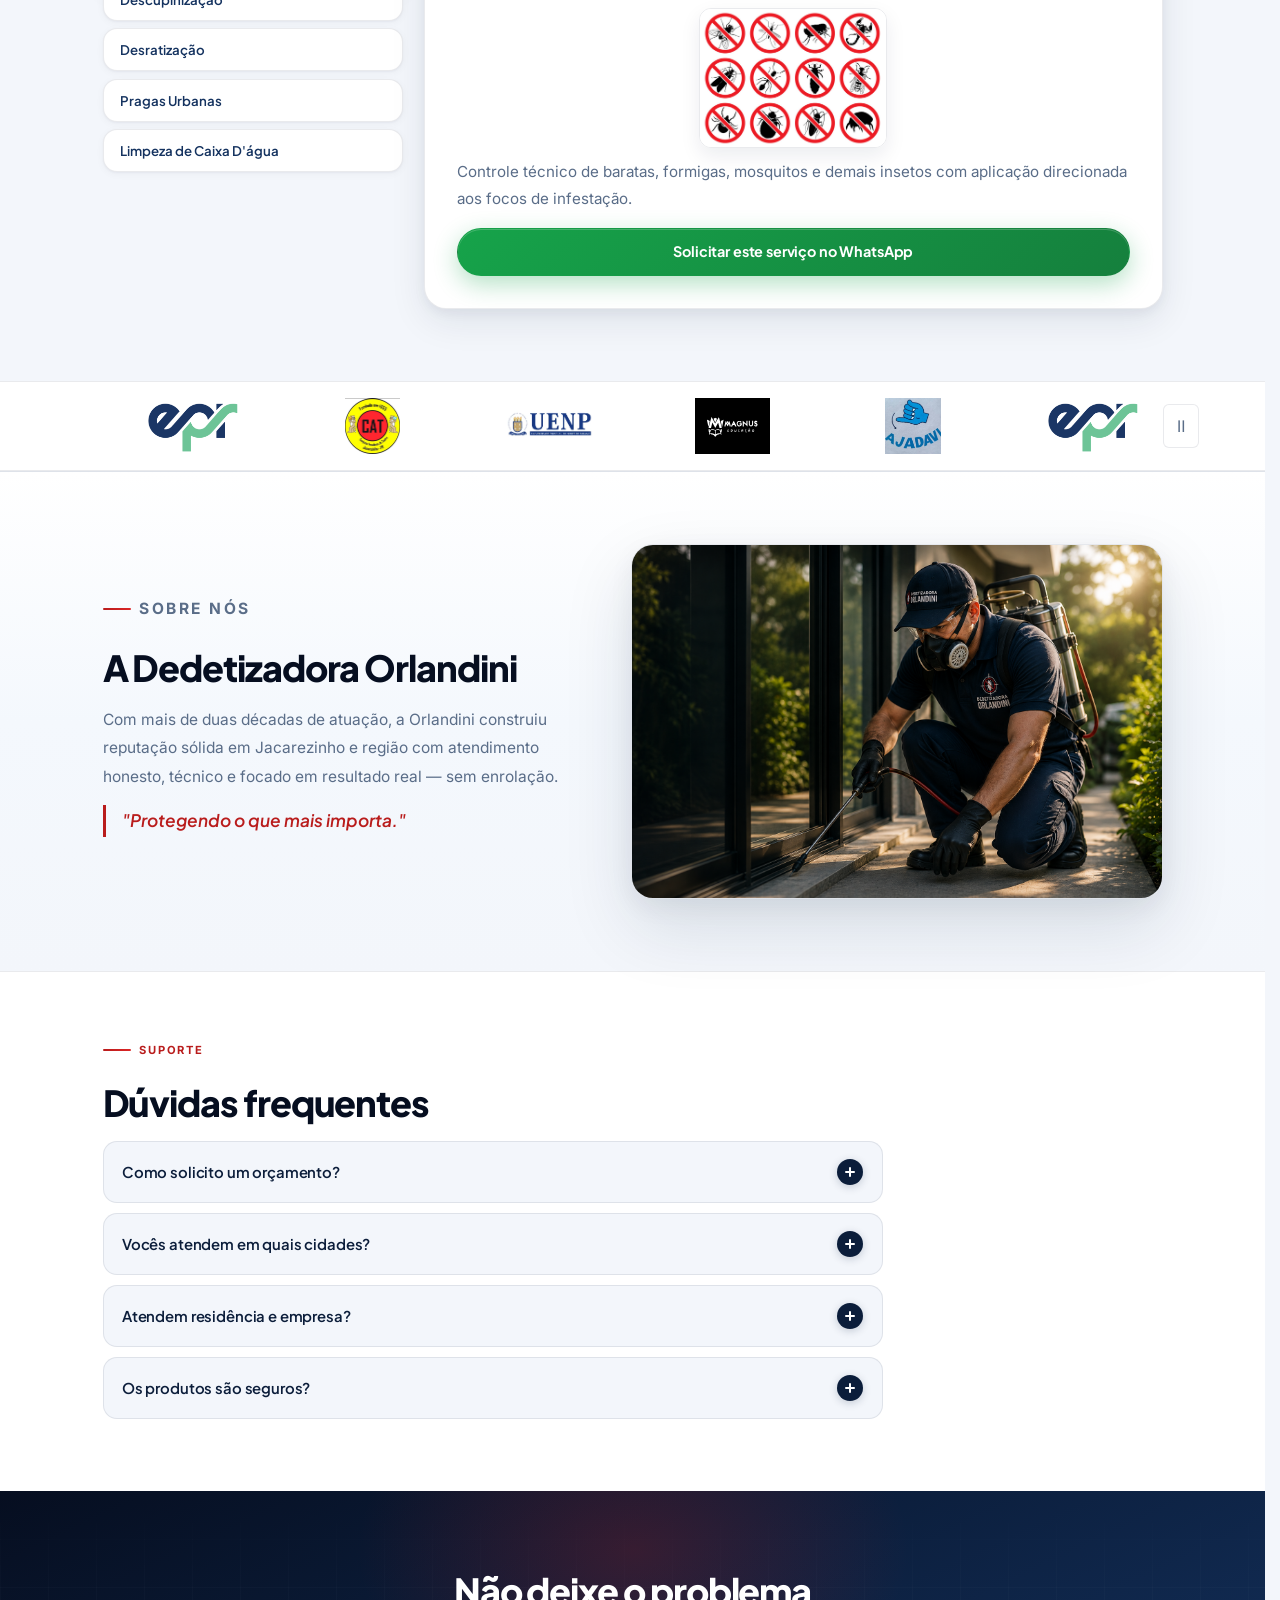
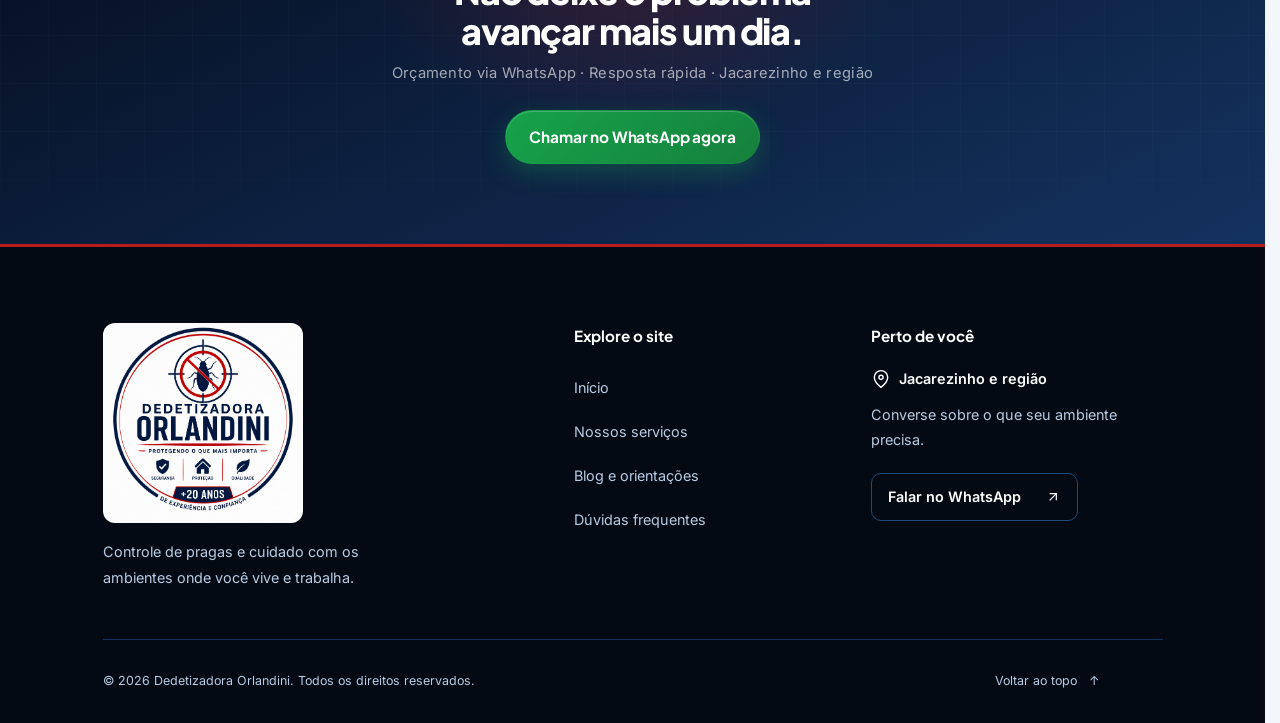
==== commit 060f3438: "Aplica logo oficial no rodapé de todas as páginas" ====
--- a/index.html
+++ b/index.html
@@ -261,10 +261,8 @@
       <div class="footer__grid">
         <div class="footer__identity">
           <a class="footer__wordmark" href="index.html" aria-label="Dedetizadora Orlandini — início">
-            <span class="footer__eyebrow">Dedetizadora</span>
-            <span class="footer__name">Orlandini<span aria-hidden="true">.</span></span>
+            <img class="footer__logo" src="assets/logo-orlandini.png" alt="Dedetizadora Orlandini" width="1254" height="1254" loading="lazy">
           </a>
-          <p class="footer__tagline">Protegendo o que mais importa.</p>
           <p class="footer__description">Controle de pragas e cuidado com os ambientes onde você vive e trabalha.</p>
         </div>
         <nav class="footer__nav" aria-label="Navegação do rodapé">
--- a/style.css
+++ b/style.css
@@ -880,11 +880,8 @@
 /* ── Footer compartilhado entre início, blog e artigos ── */
 .footer { position: relative; background: var(--navy-950); color: var(--navy-200); padding: clamp(3rem, 6vw, 5rem) 0 0; border-top: 3px solid var(--red); }
 .footer__grid { display: grid; grid-template-columns: 1.4fr .8fr 1fr; gap: clamp(2rem, 5vw, 5rem); padding-bottom: 3rem; }
-.footer__wordmark { display: inline-flex; flex-direction: column; color: var(--surface); }
-.footer__eyebrow { font-size: .7rem; text-transform: uppercase; letter-spacing: .18em; font-weight: 600; }
-.footer__name { font-family: var(--font-display); font-size: 2.5rem; font-weight: 800; line-height: 1.2; letter-spacing: -.05em; }
-.footer__name span { color: var(--red-bright); }
-.footer__tagline { color: var(--surface); font-size: .9rem; margin: .8rem 0; }
+.footer__wordmark { display: inline-block; max-width: 100%; margin-bottom: 1rem; border-radius: 12px; overflow: hidden; vertical-align: top; }
+.footer__logo { display: block; width: 200px; max-width: 100%; height: auto; aspect-ratio: 1; object-fit: contain; }
 .footer__description { max-width: 34ch; font-size: .9rem; line-height: 1.8; }
 .footer h2 { color: var(--surface); font-family: var(--font-display); font-size: .95rem; font-weight: 700; margin-bottom: 1.1rem; }
 .footer__nav { display: flex; flex-direction: column; align-items: flex-start; }
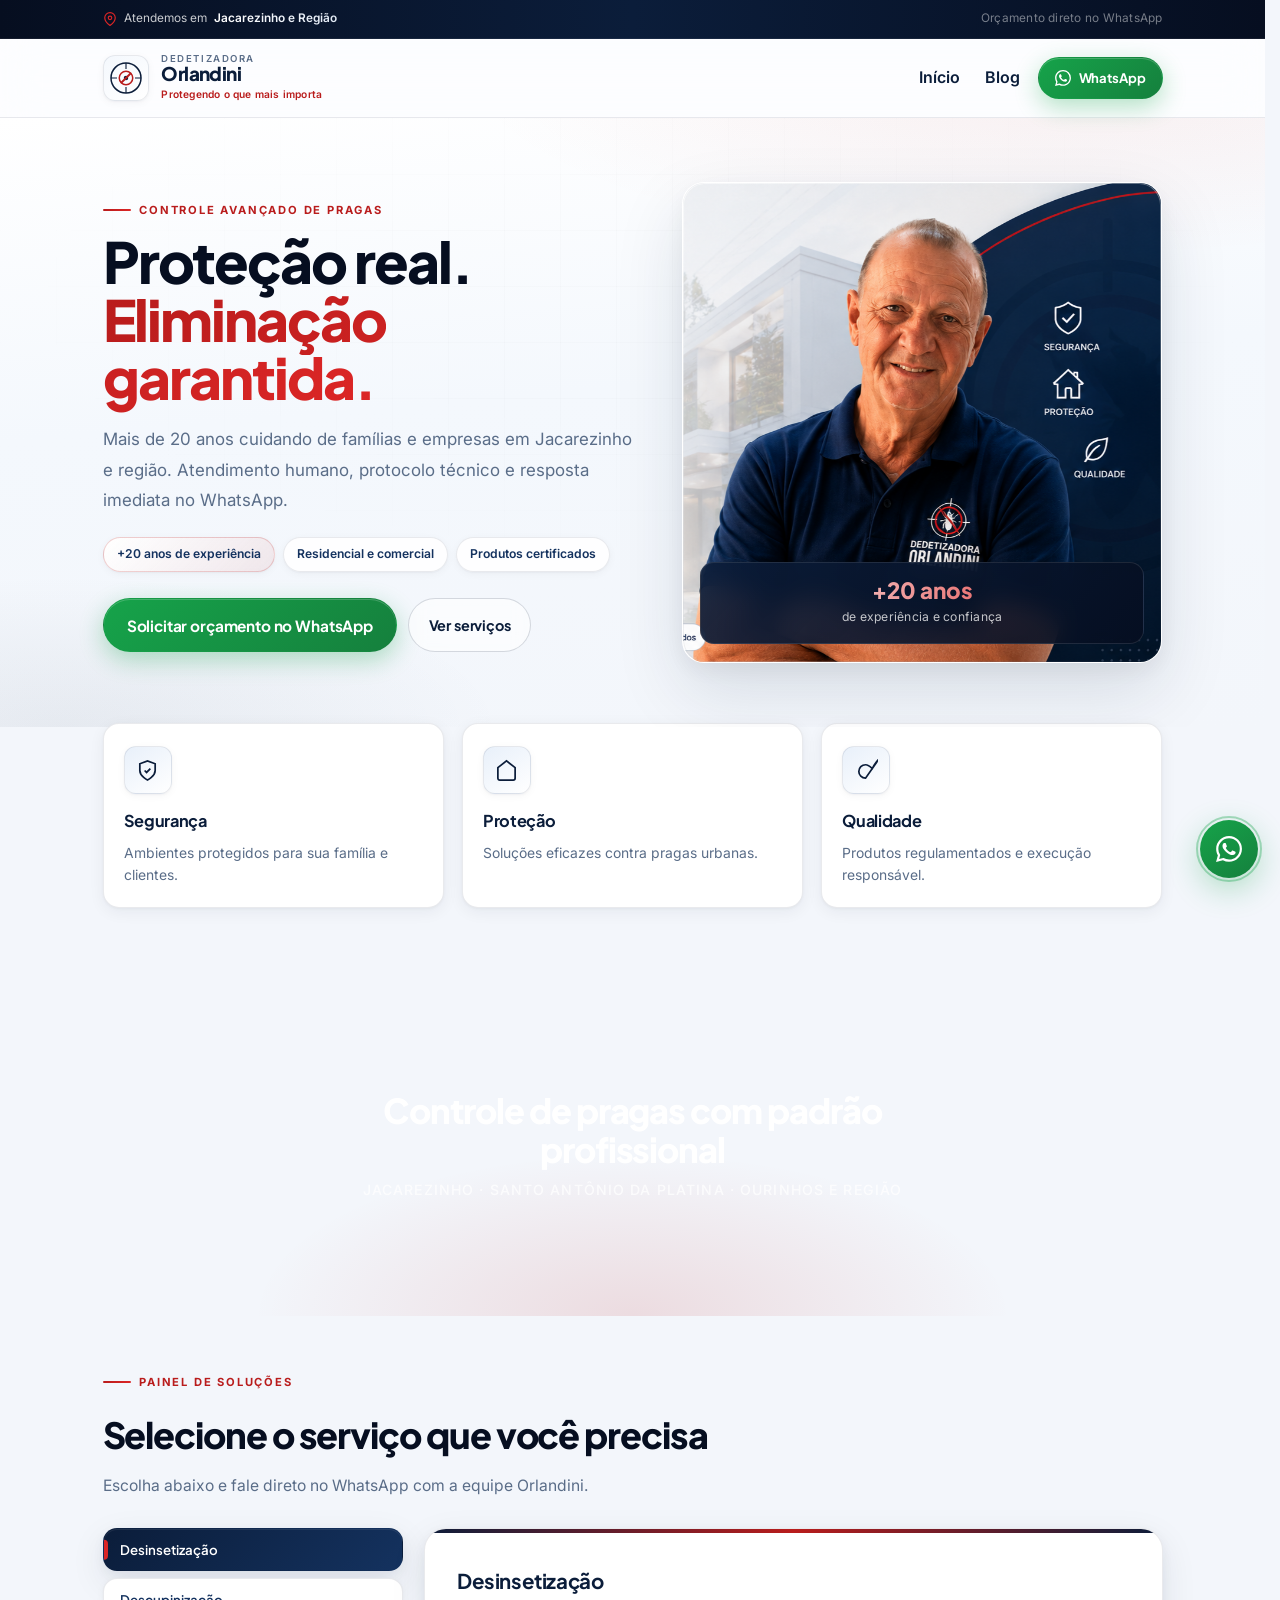
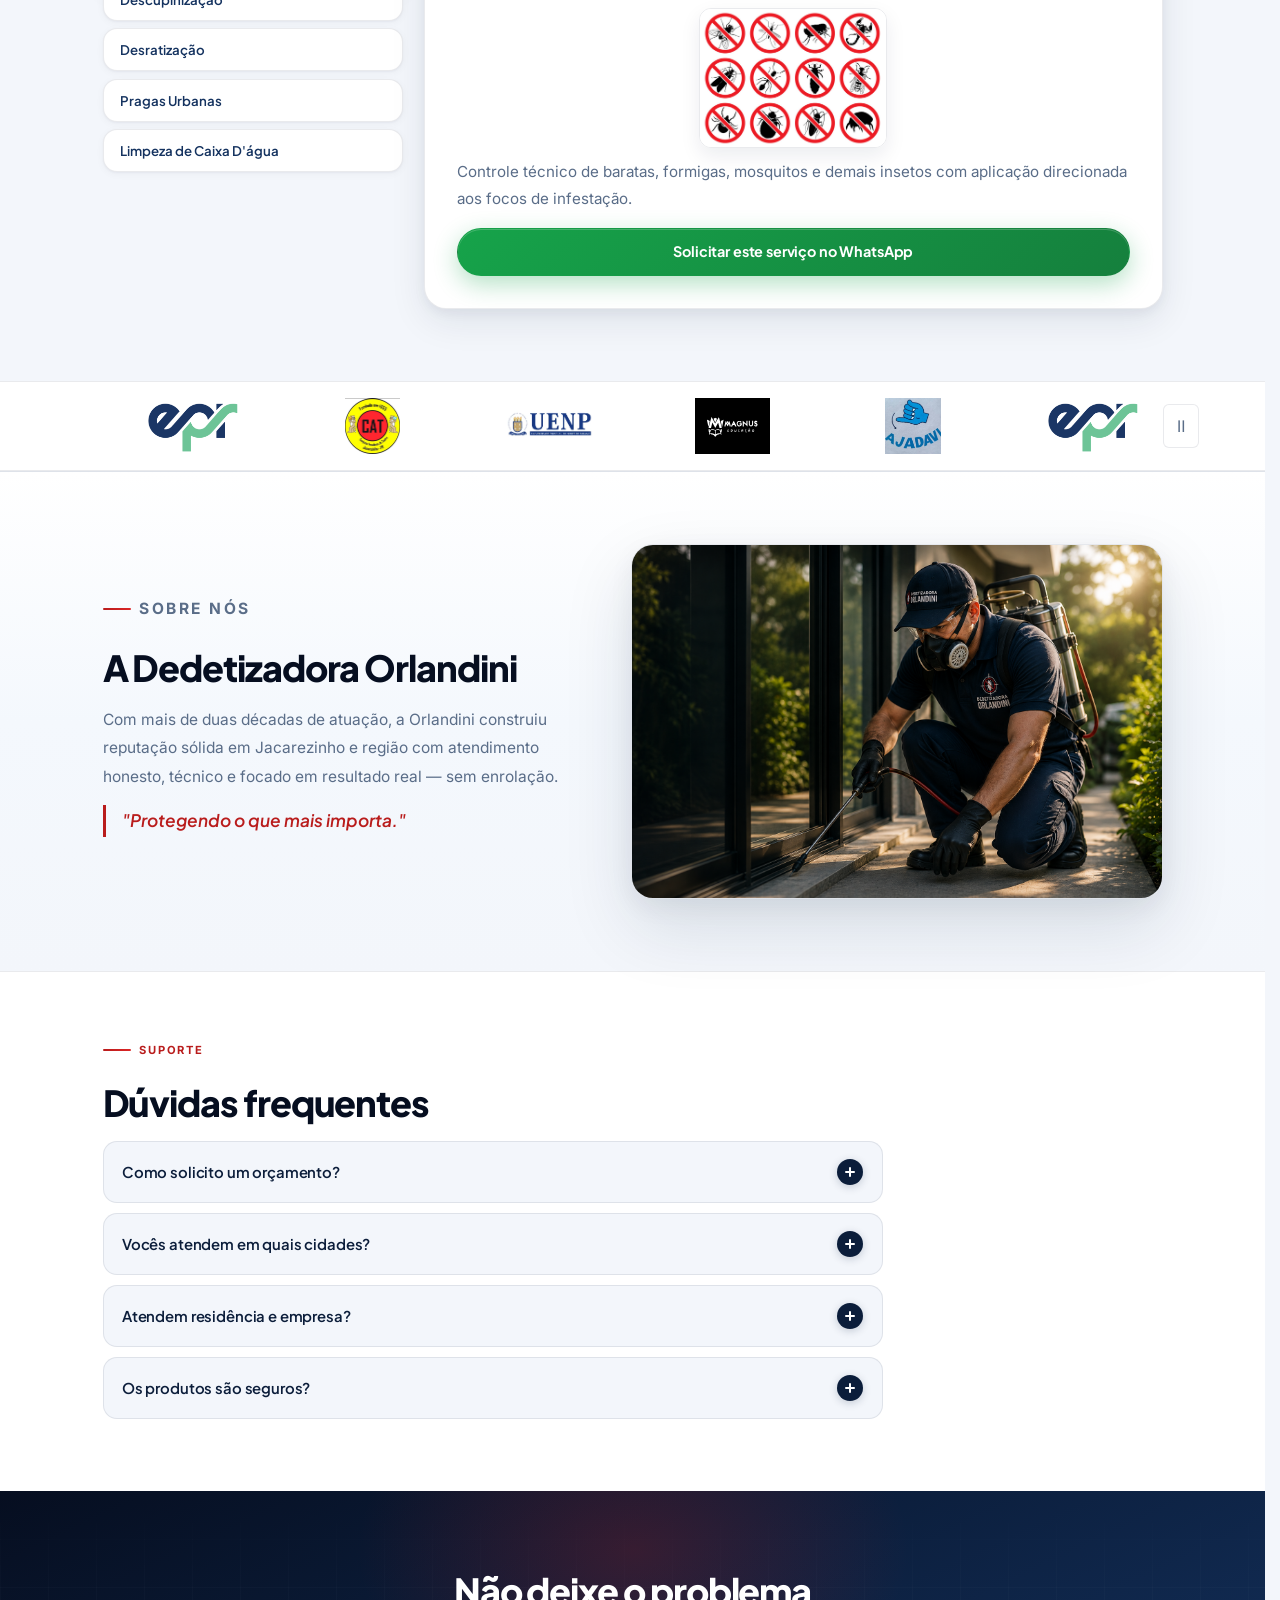
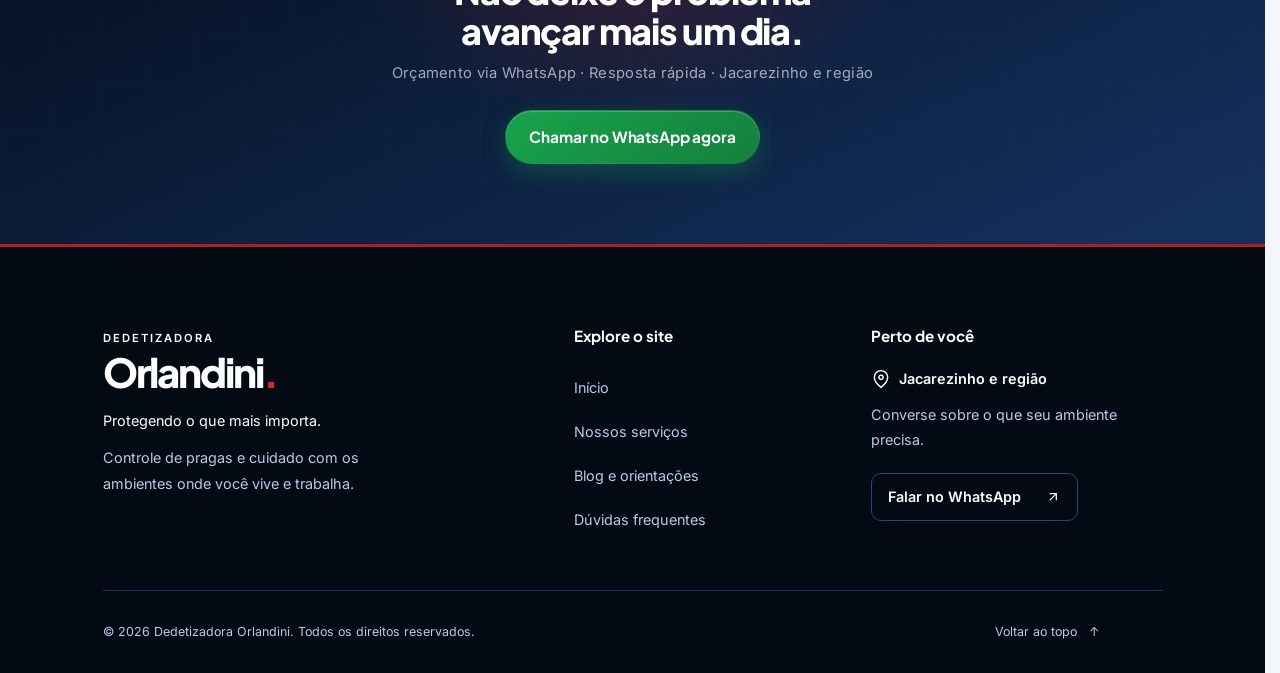
==== commit c4a7f0f9: "Revert "Aplica logo oficial no rodapé de todas as páginas" This reverts commit 060f3438a1f7365730fe9" ====
--- a/index.html
+++ b/index.html
@@ -261,8 +261,10 @@
       <div class="footer__grid">
         <div class="footer__identity">
           <a class="footer__wordmark" href="index.html" aria-label="Dedetizadora Orlandini — início">
-            <img class="footer__logo" src="assets/logo-orlandini.png" alt="Dedetizadora Orlandini" width="1254" height="1254" loading="lazy">
+            <span class="footer__eyebrow">Dedetizadora</span>
+            <span class="footer__name">Orlandini<span aria-hidden="true">.</span></span>
           </a>
+          <p class="footer__tagline">Protegendo o que mais importa.</p>
           <p class="footer__description">Controle de pragas e cuidado com os ambientes onde você vive e trabalha.</p>
         </div>
         <nav class="footer__nav" aria-label="Navegação do rodapé">
--- a/style.css
+++ b/style.css
@@ -880,8 +880,11 @@
 /* ── Footer compartilhado entre início, blog e artigos ── */
 .footer { position: relative; background: var(--navy-950); color: var(--navy-200); padding: clamp(3rem, 6vw, 5rem) 0 0; border-top: 3px solid var(--red); }
 .footer__grid { display: grid; grid-template-columns: 1.4fr .8fr 1fr; gap: clamp(2rem, 5vw, 5rem); padding-bottom: 3rem; }
-.footer__wordmark { display: inline-block; max-width: 100%; margin-bottom: 1rem; border-radius: 12px; overflow: hidden; vertical-align: top; }
-.footer__logo { display: block; width: 200px; max-width: 100%; height: auto; aspect-ratio: 1; object-fit: contain; }
+.footer__wordmark { display: inline-flex; flex-direction: column; color: var(--surface); }
+.footer__eyebrow { font-size: .7rem; text-transform: uppercase; letter-spacing: .18em; font-weight: 600; }
+.footer__name { font-family: var(--font-display); font-size: 2.5rem; font-weight: 800; line-height: 1.2; letter-spacing: -.05em; }
+.footer__name span { color: var(--red-bright); }
+.footer__tagline { color: var(--surface); font-size: .9rem; margin: .8rem 0; }
 .footer__description { max-width: 34ch; font-size: .9rem; line-height: 1.8; }
 .footer h2 { color: var(--surface); font-family: var(--font-display); font-size: .95rem; font-weight: 700; margin-bottom: 1.1rem; }
 .footer__nav { display: flex; flex-direction: column; align-items: flex-start; }
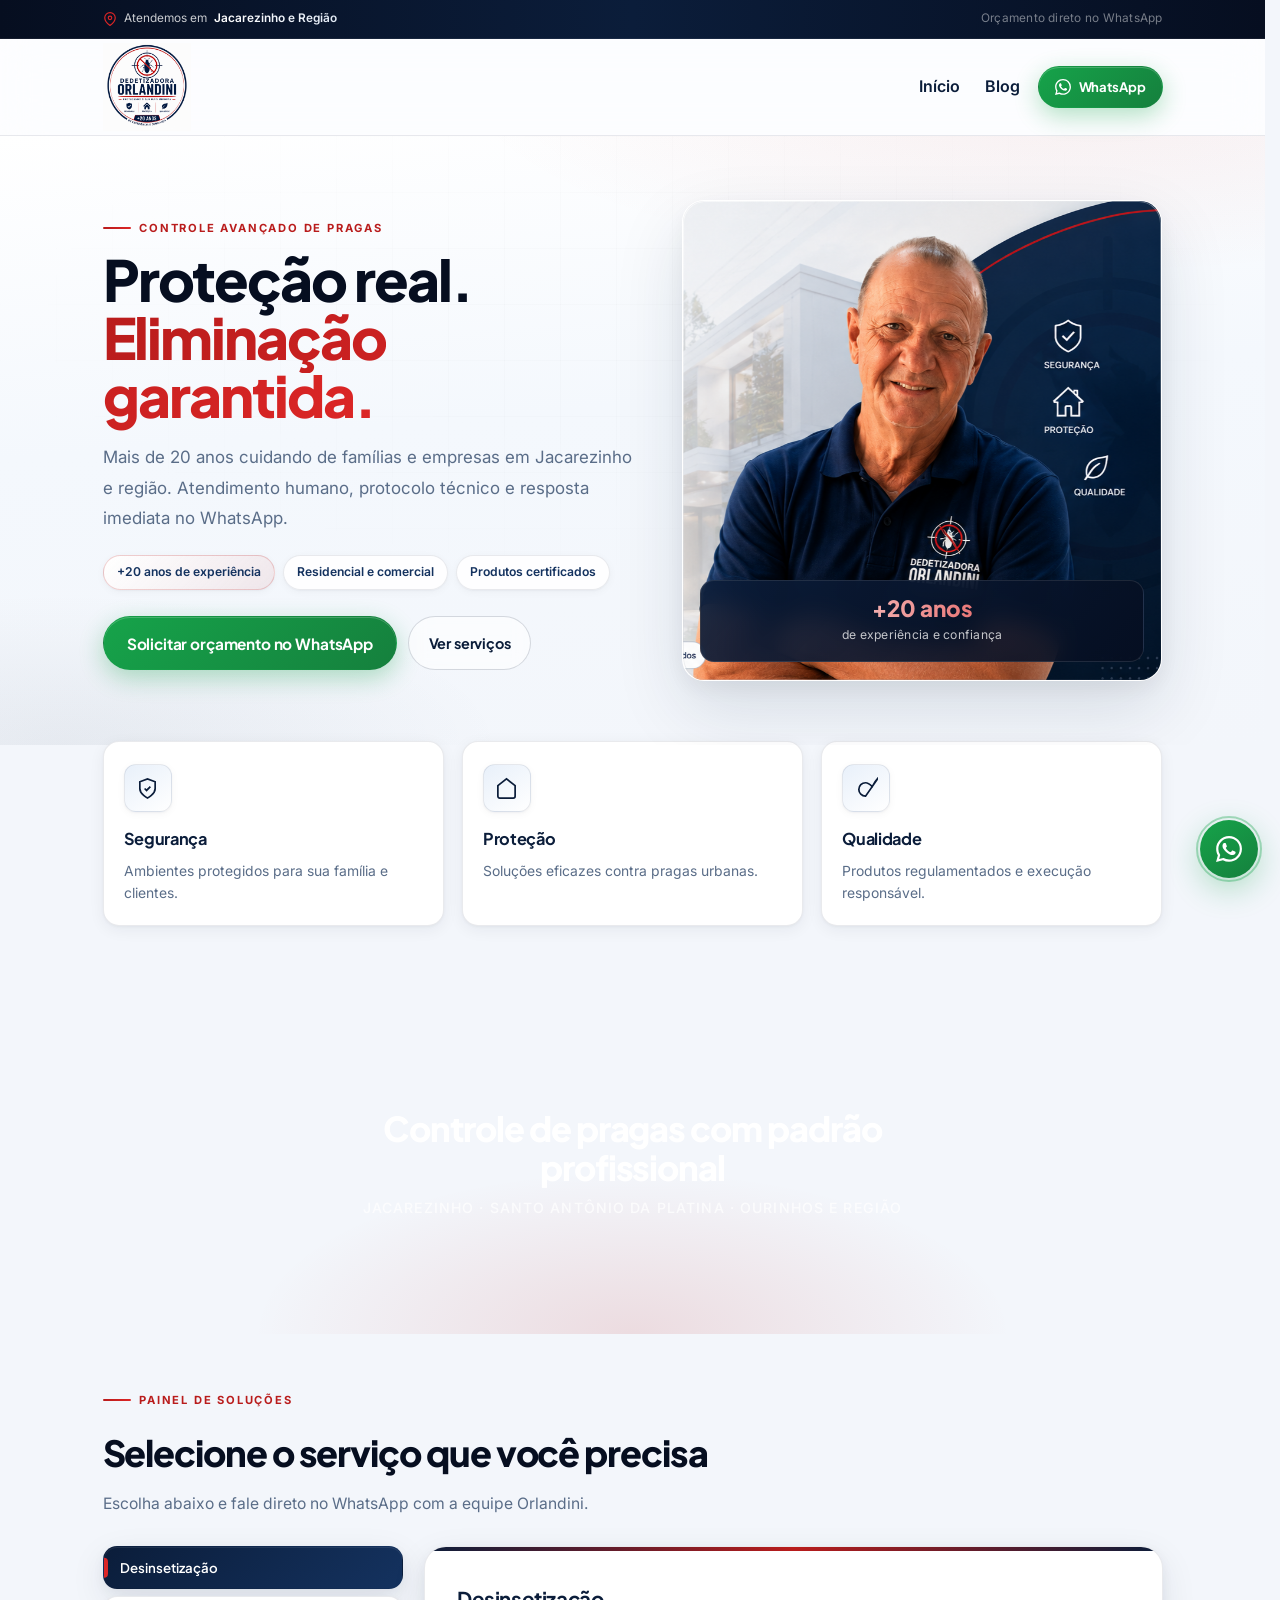
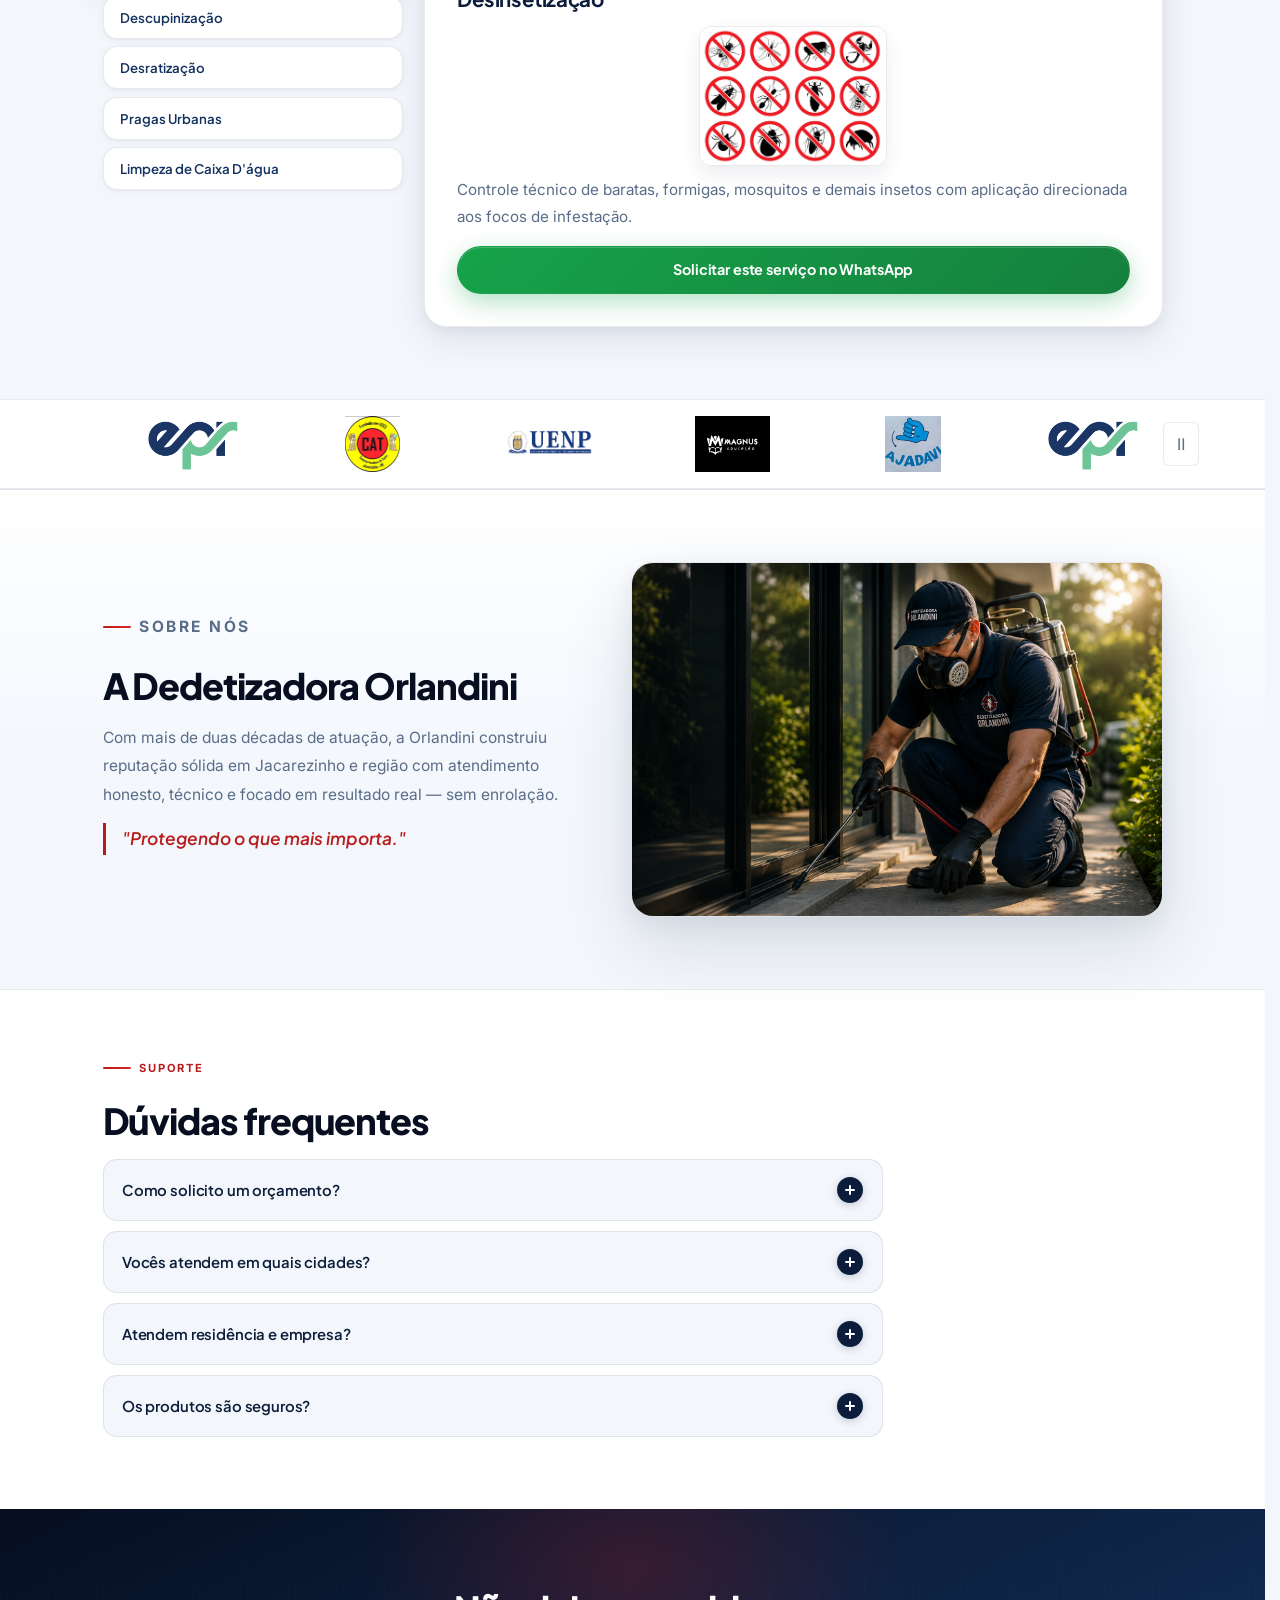
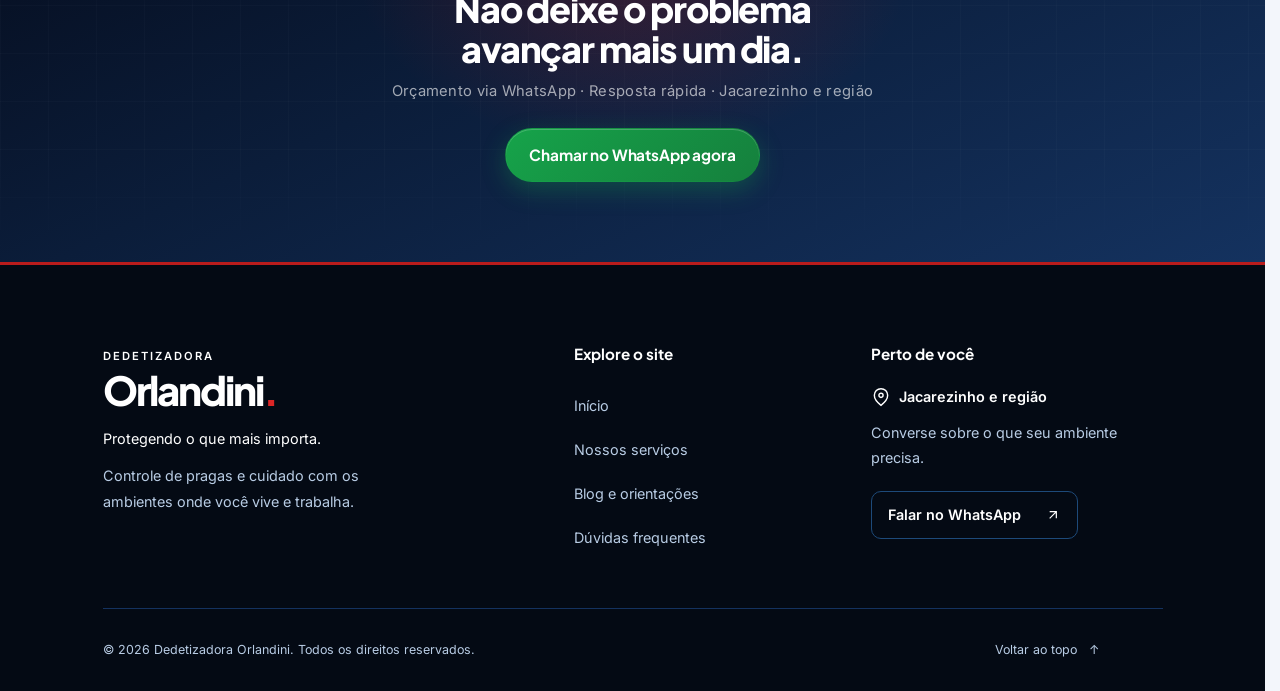
==== commit 2fe5816b: "Aplica logo oficial no cabeçalho mantendo rodapé anterior" ====
--- a/index.html
+++ b/index.html
@@ -25,20 +25,7 @@
   <header class="header" id="header">
     <div class="wrap header__inner">
       <a class="brand" href="#" aria-label="Dedetizadora Orlandini — início">
-        <span class="brand__mark" aria-hidden="true">
-          <svg viewBox="0 0 48 48" fill="none">
-            <circle cx="24" cy="24" r="20" stroke="currentColor" stroke-width="2"/>
-            <circle cx="24" cy="24" r="3" fill="currentColor"/>
-            <path d="M24 4v8M24 36v8M4 24h8M36 24h8" stroke="currentColor" stroke-width="1.5"/>
-            <circle cx="24" cy="24" r="9" stroke="#b91c1c" stroke-width="2"/>
-            <path d="M18 30l12-12" stroke="#b91c1c" stroke-width="2.5" stroke-linecap="round"/>
-          </svg>
-        </span>
-        <span class="brand__text">
-          <span class="brand__line">Dedetizadora</span>
-          <span class="brand__name">Orlandini</span>
-          <span class="brand__slogan">Protegendo o que mais importa</span>
-        </span>
+        <img class="brand__logo" src="assets/logo-orlandini.png" alt="Dedetizadora Orlandini" width="1254" height="1254">
       </a>
       <nav class="site-nav" aria-label="Navegação principal">
         <a href="index.html">Início</a>
--- a/style.css
+++ b/style.css
@@ -135,6 +135,10 @@
 }
 
 .brand:hover { opacity: 0.88; }
+
+.brand__logo { display: block; width: 88px; height: 88px; object-fit: contain; }
+.header__inner > .brand { padding: 4px 0; flex-shrink: 0; }
+@media (max-width: 600px) { .brand__logo { width: 72px; height: 72px; } }
 
 .brand__mark {
   width: 46px;
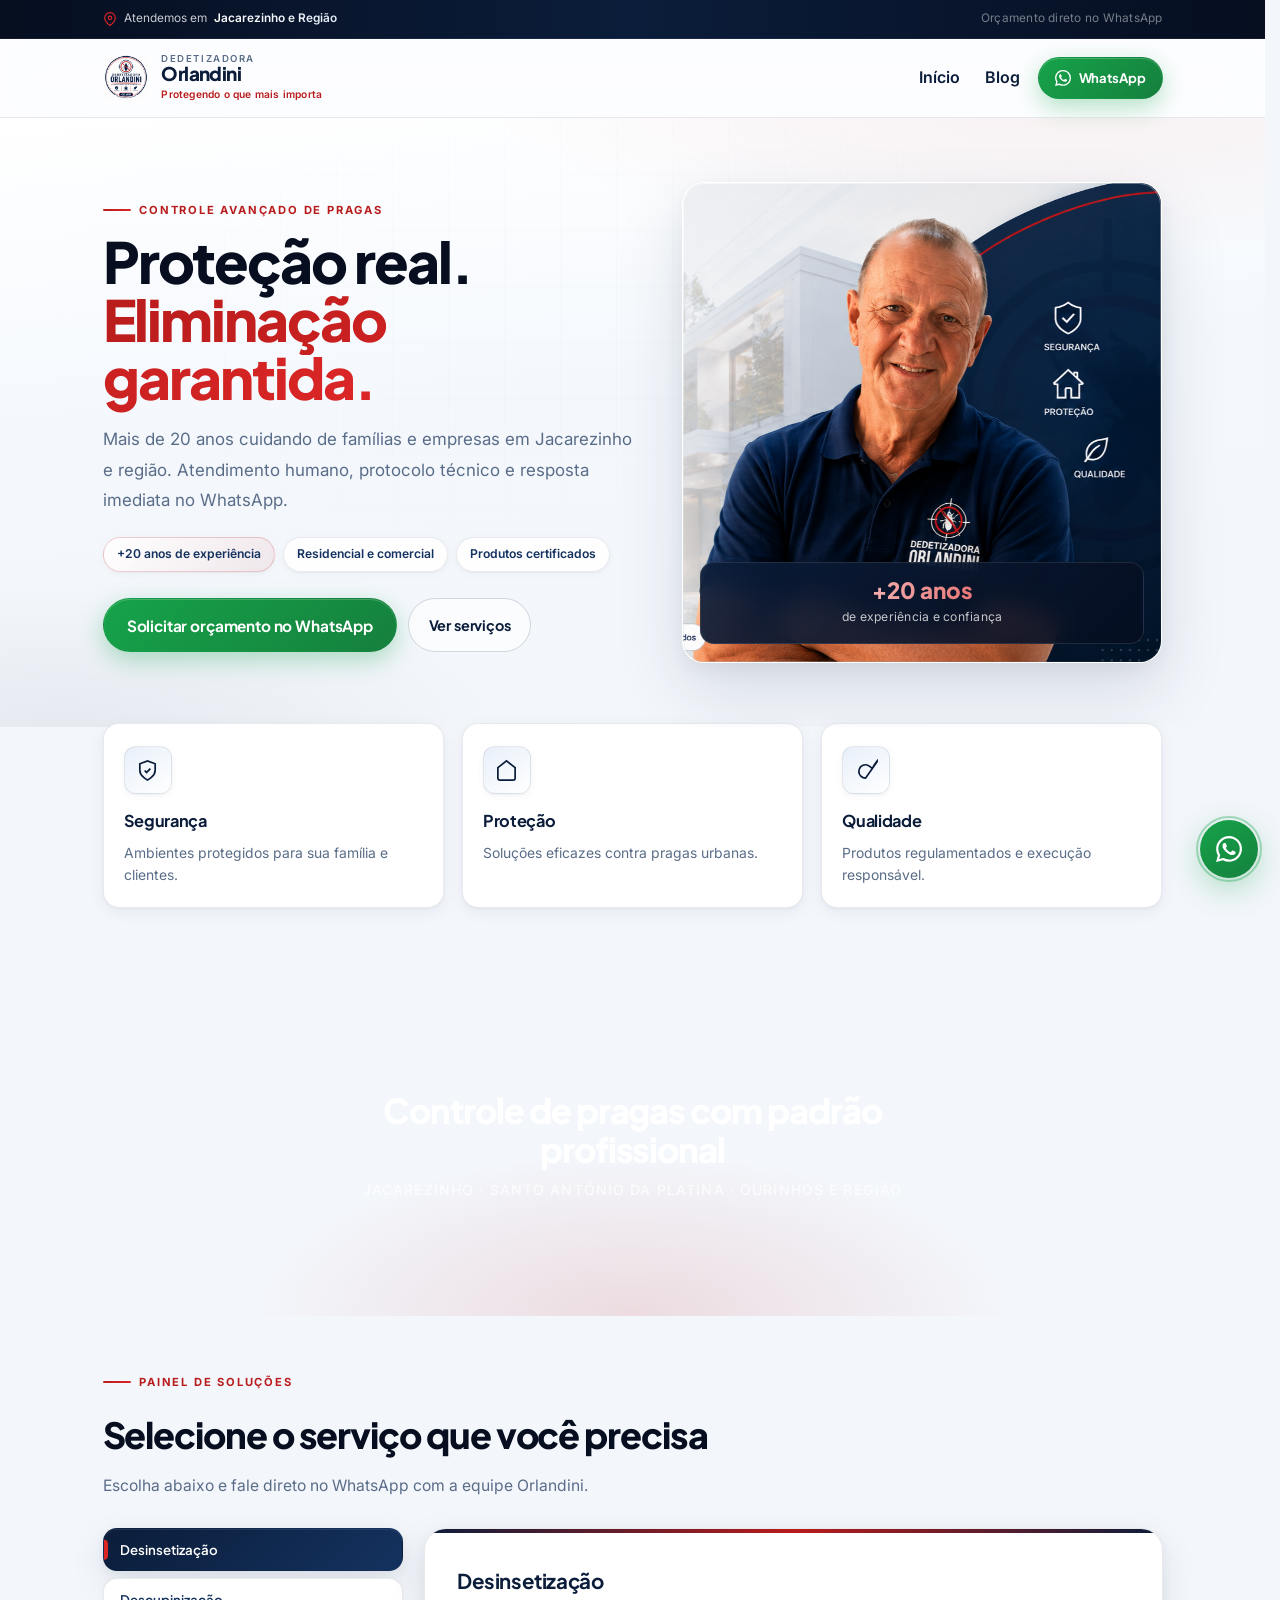
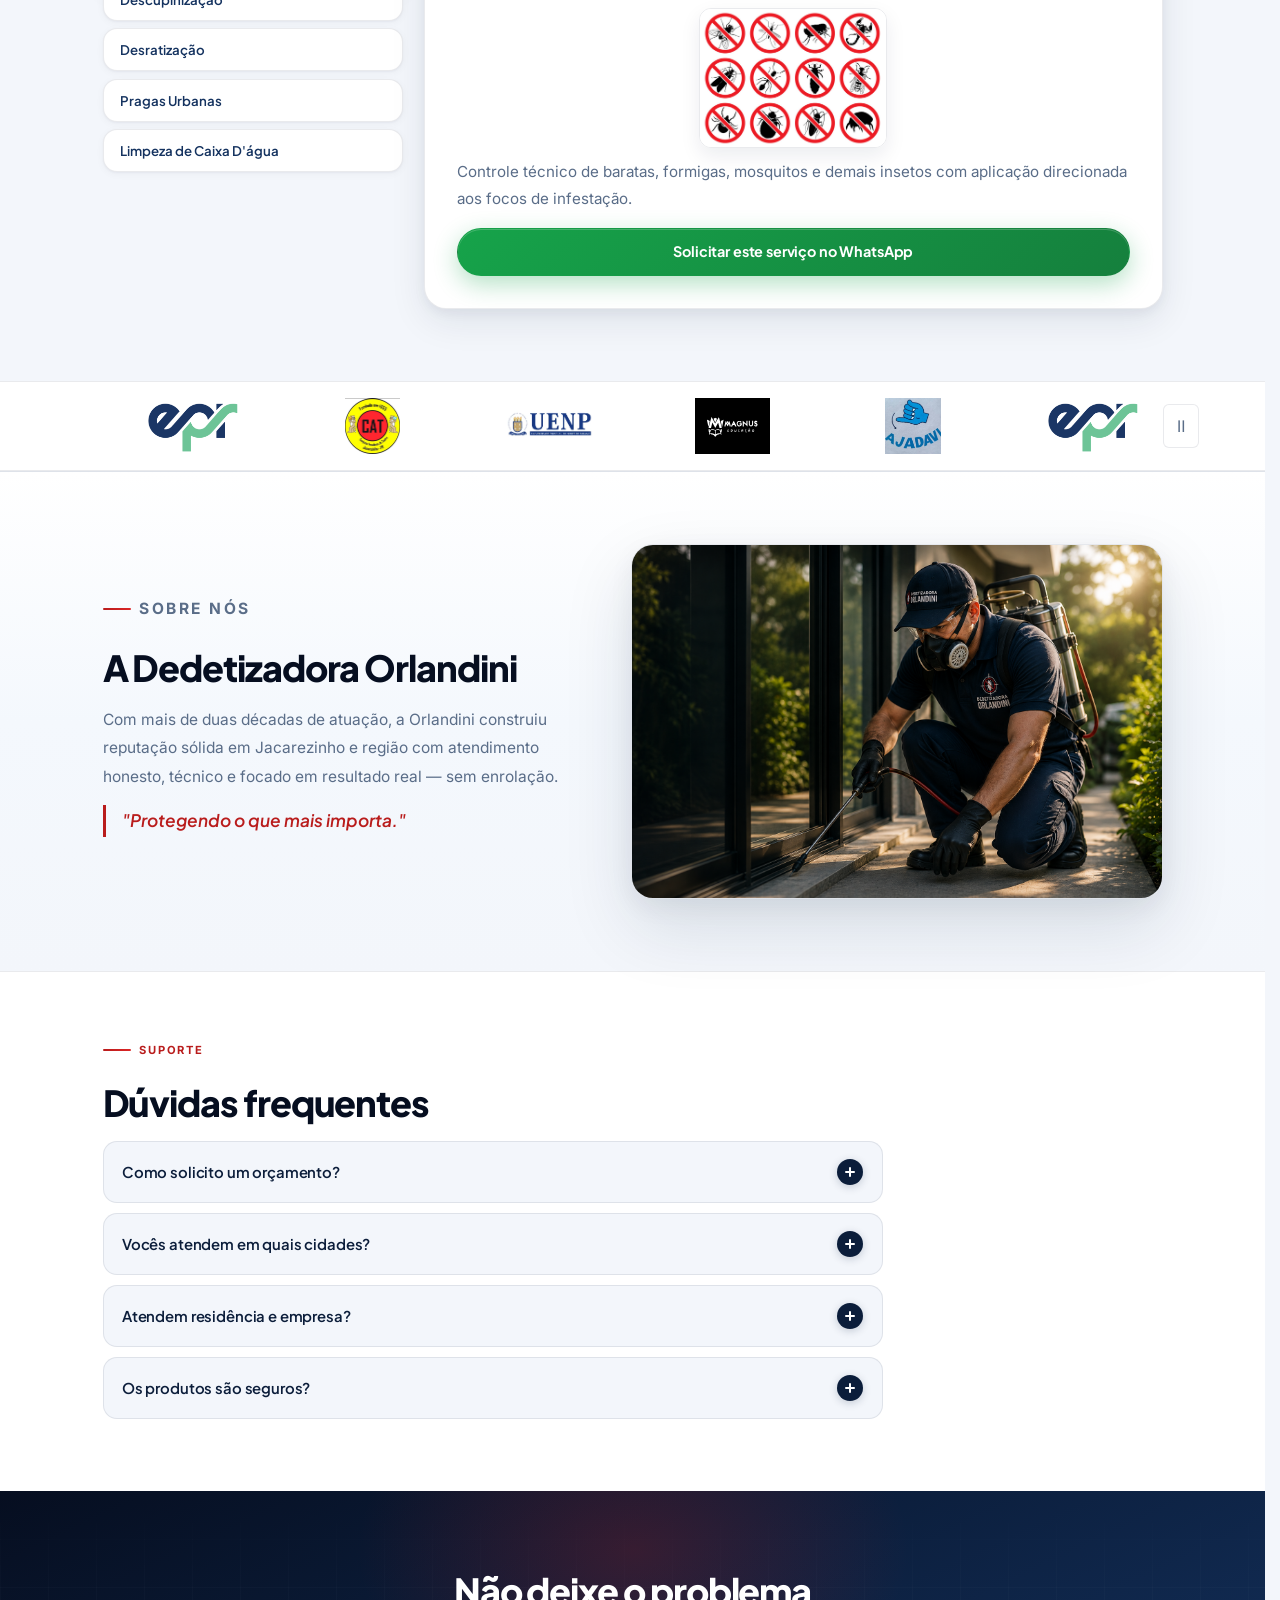
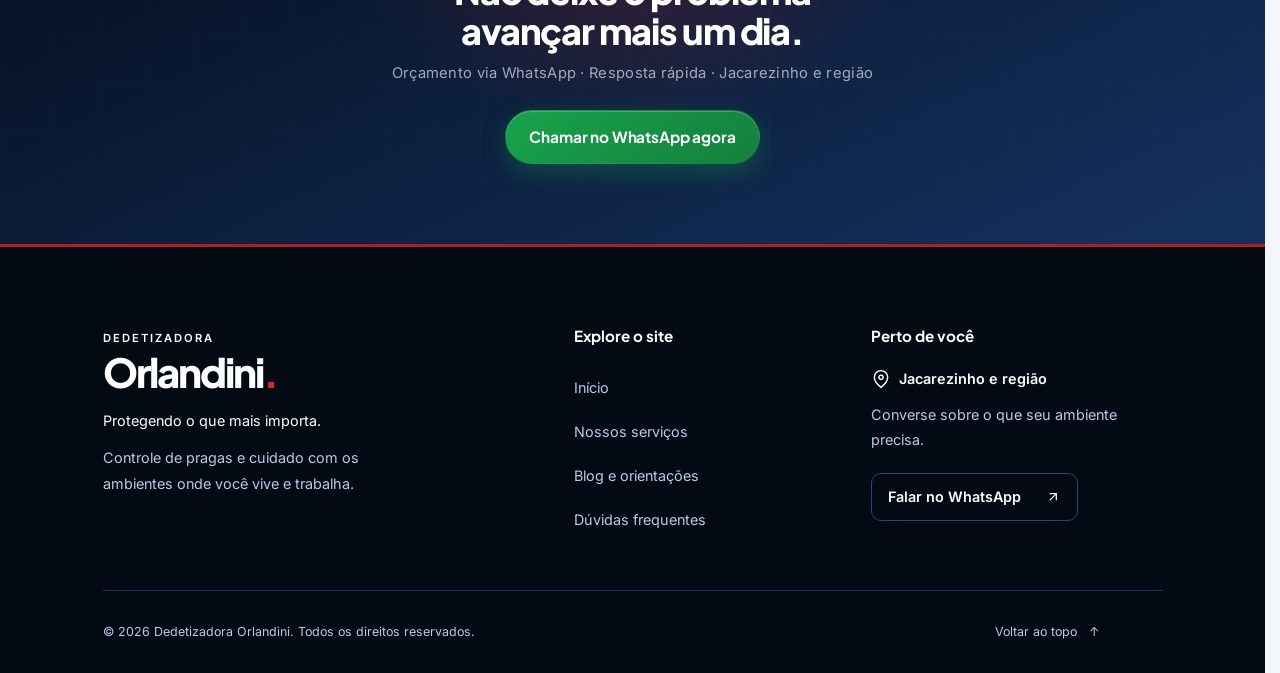
==== commit e32438f1: "Restaura tamanho original da marca com nova imagem no cabeçalho" ====
--- a/index.html
+++ b/index.html
@@ -26,6 +26,11 @@
     <div class="wrap header__inner">
       <a class="brand" href="#" aria-label="Dedetizadora Orlandini — início">
         <img class="brand__logo" src="assets/logo-orlandini.png" alt="Dedetizadora Orlandini" width="1254" height="1254">
+        <span class="brand__text">
+          <span class="brand__line">Dedetizadora</span>
+          <span class="brand__name">Orlandini</span>
+          <span class="brand__slogan">Protegendo o que mais importa</span>
+        </span>
       </a>
       <nav class="site-nav" aria-label="Navegação principal">
         <a href="index.html">Início</a>
--- a/style.css
+++ b/style.css
@@ -136,9 +136,7 @@
 
 .brand:hover { opacity: 0.88; }
 
-.brand__logo { display: block; width: 88px; height: 88px; object-fit: contain; }
-.header__inner > .brand { padding: 4px 0; flex-shrink: 0; }
-@media (max-width: 600px) { .brand__logo { width: 72px; height: 72px; } }
+.brand__logo { display: block; width: 46px; height: 46px; flex-shrink: 0; object-fit: contain; }
 
 .brand__mark {
   width: 46px;
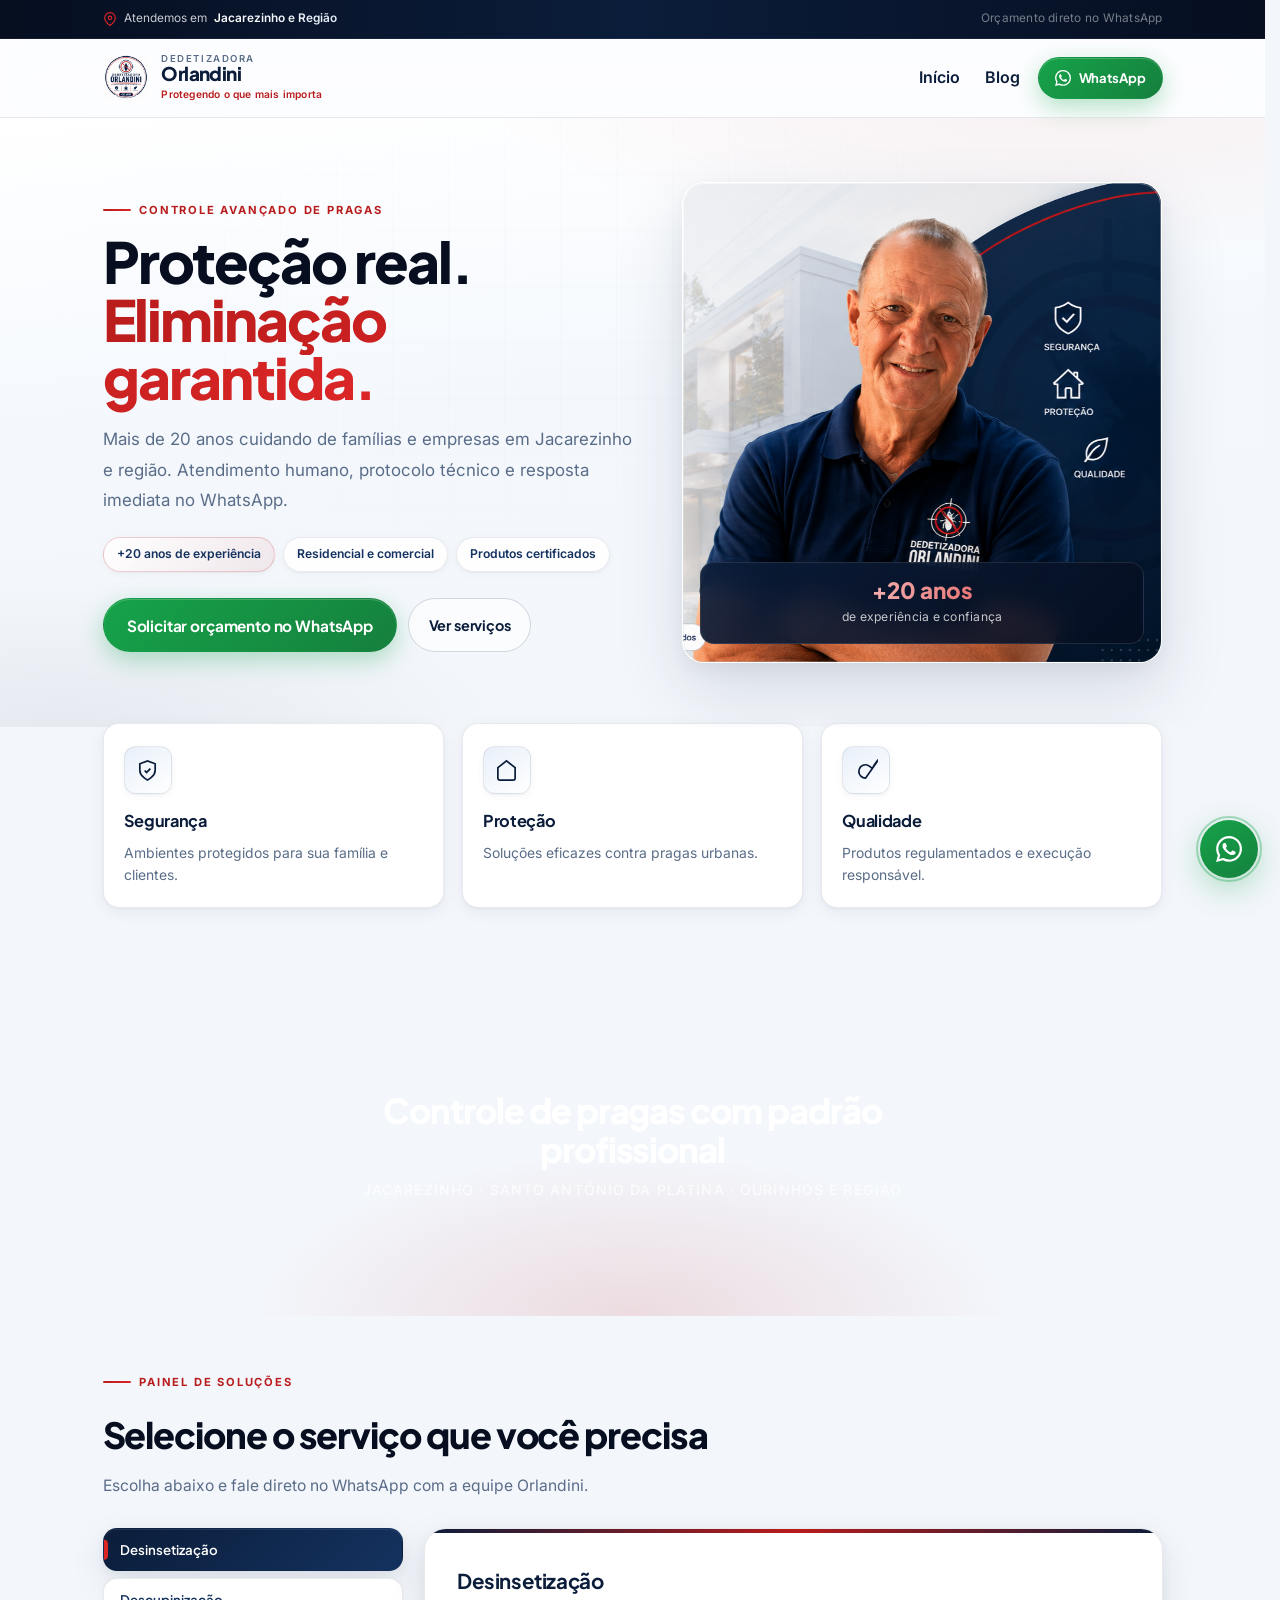
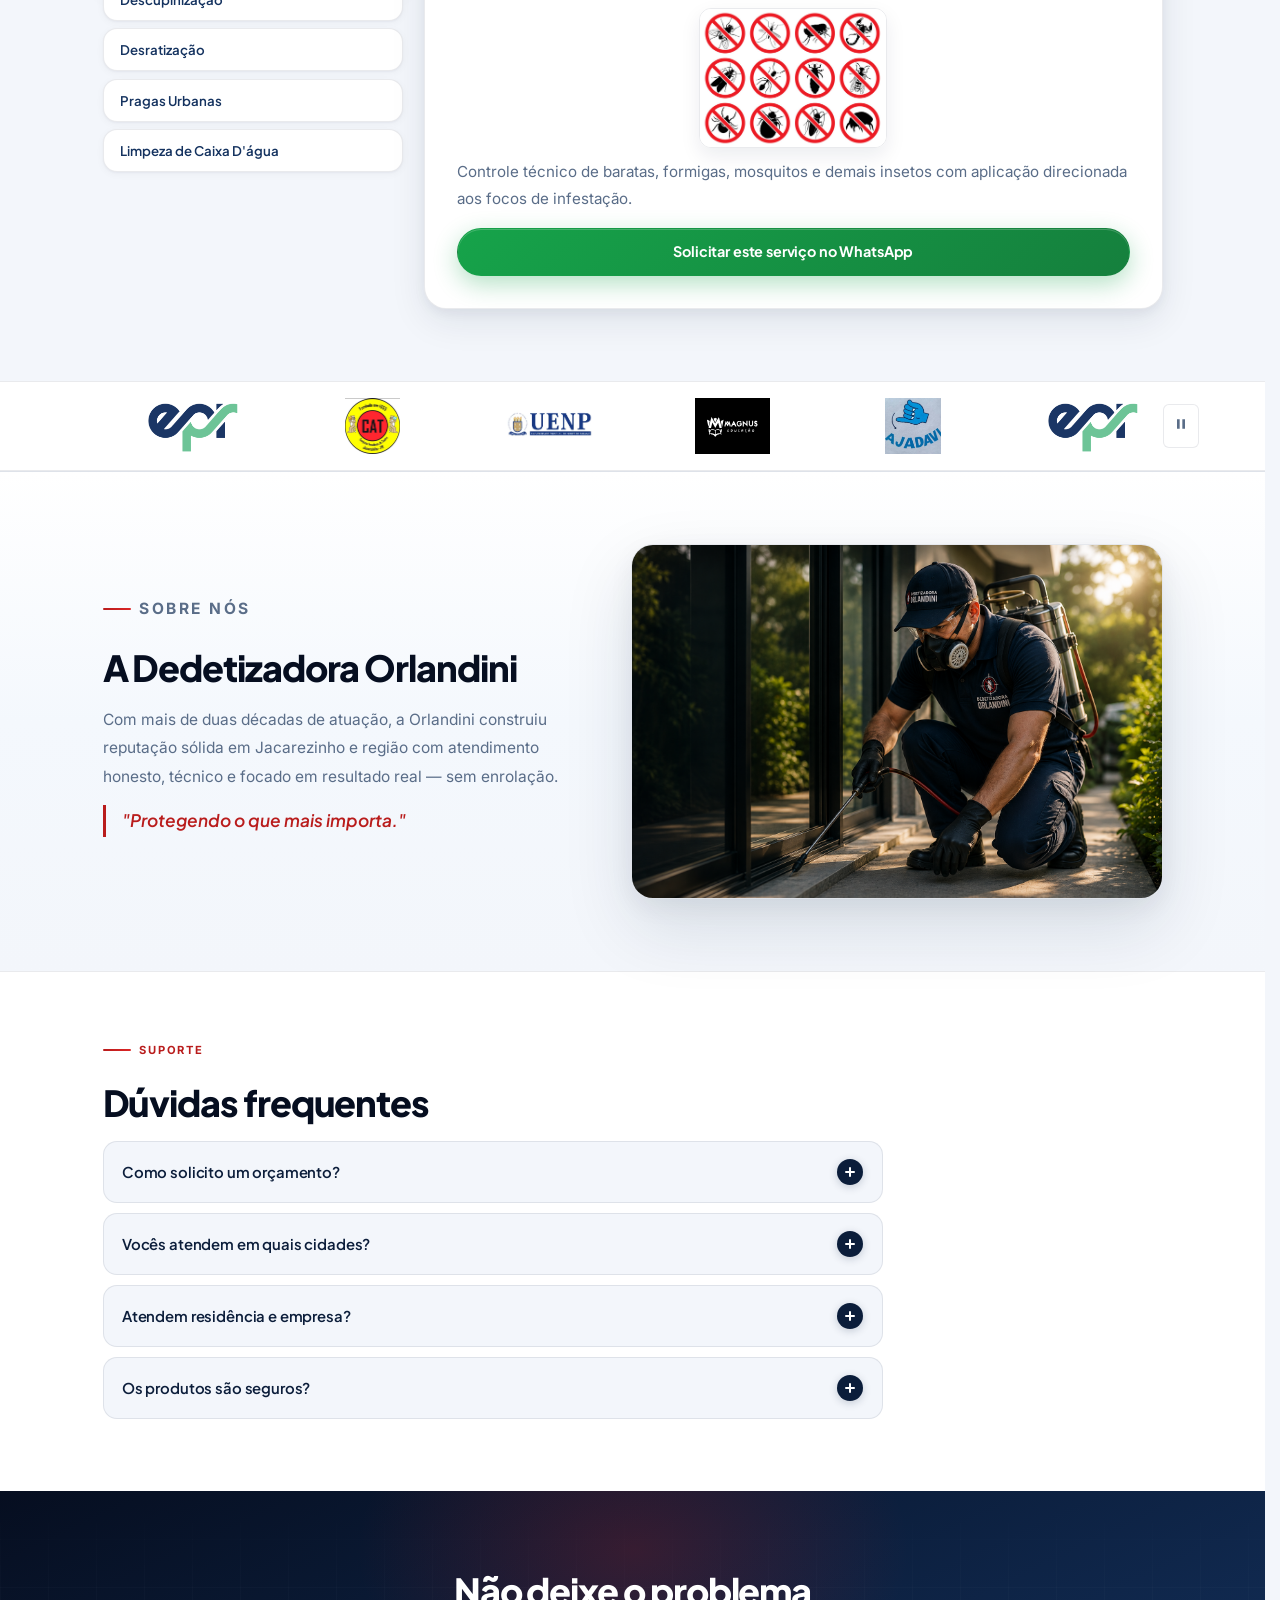
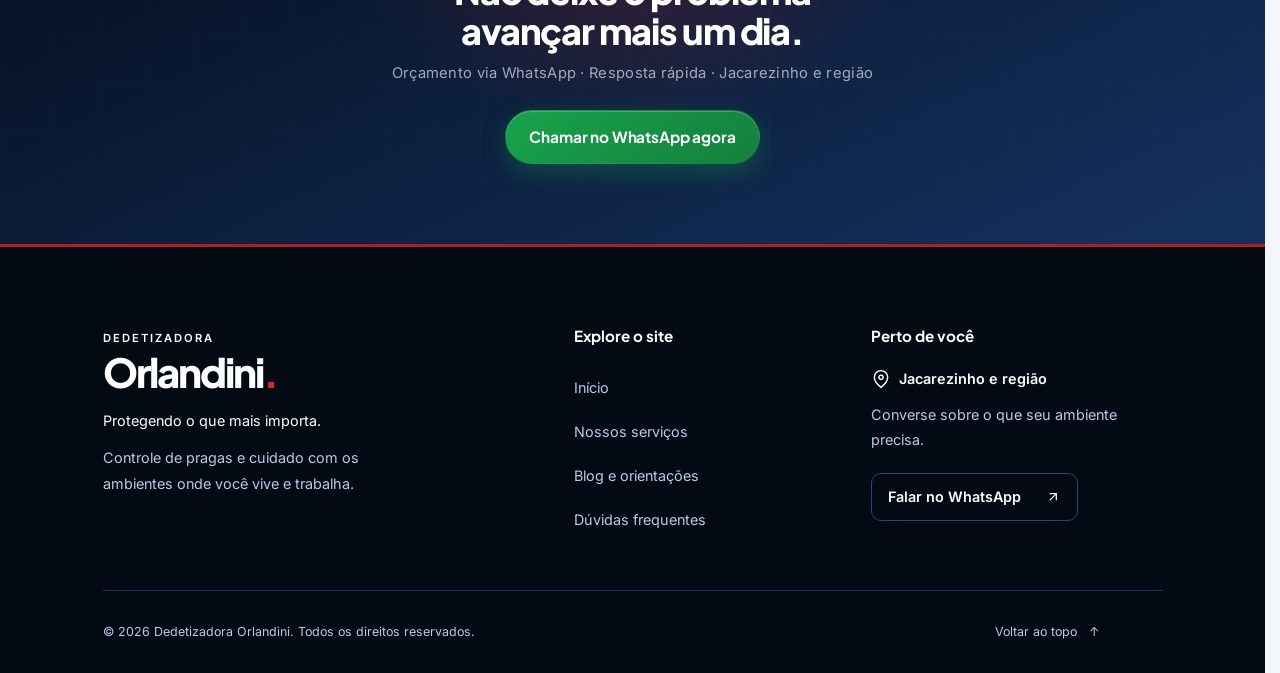
==== commit 4ab8711a: "Melhora navegação, rodapé e carrossel no mobile" ====
--- a/index.html
+++ b/index.html
@@ -10,6 +10,7 @@
   <link rel="preconnect" href="https://fonts.gstatic.com" crossorigin>
   <link href="https://fonts.googleapis.com/css2?family=Inter:wght@400;500;600;700&family=Plus+Jakarta+Sans:wght@600;700;800&display=swap" rel="stylesheet">
   <link rel="stylesheet" href="style.css">
+  <script src="navigation.js" defer></script>
 </head>
 <body>
   <div class="topbar">
@@ -32,7 +33,10 @@
           <span class="brand__slogan">Protegendo o que mais importa</span>
         </span>
       </a>
-      <nav class="site-nav" aria-label="Navegação principal">
+      <button class="nav-toggle" type="button" aria-label="Abrir menu" aria-expanded="false" aria-controls="site-nav" hidden>
+        <svg width="22" height="22" viewBox="0 0 24 24" fill="none" stroke="currentColor" stroke-width="1.8" aria-hidden="true"><path d="M4 6h16M4 12h16M4 18h16"/></svg>
+      </button>
+      <nav class="site-nav" id="site-nav" aria-label="Navegação principal">
         <a href="index.html">Início</a>
         <a href="blog.html">Blog</a>
       </nav>
--- a/style.css
+++ b/style.css
@@ -1078,7 +1078,8 @@
 .clients__group { list-style: none; display: flex; align-items: center; flex-shrink: 0; width: 900px; padding: 0; margin: 0; }
 .clients__item { width: 180px; height: 64px; flex-shrink: 0; padding: 4px 18px; display: flex; align-items: center; justify-content: center; }
 .clients__item img { display: block; width: 144px; height: 56px; object-fit: contain; }
-.clients__viewport:hover .clients__track, .clients.is-paused .clients__track { animation-play-state: paused; }
+.clients.is-paused .clients__track { animation-play-state: paused; }
+@media (hover: hover) and (pointer: fine) { .clients__viewport:hover .clients__track { animation-play-state: paused; } }
 @keyframes clients-drift { to { transform: translateX(-50%); } }
 @media (max-width: 600px) { .clients { padding: 8px 0; } .clients__group { width: 700px; } .clients__item { width: 140px; height: 56px; padding: 4px 12px; } .clients__item img { width: 116px; height: 48px; } }
 @media (prefers-reduced-motion: reduce) {
@@ -1088,5 +1089,56 @@
   .clients > .wrap { padding-right: 20px; }
   .clients__item { width: 20%; min-width: 110px; }
   .clients__item img { max-width: 100%; }
-  .clients__toggle { display: none; }
-}
+}
+
+
+/* Cabeçalho compacto e navegação por disclosure no celular. */
+.nav-toggle { display: none; }
+@media (max-width: 600px) {
+  .topbar { display: none; }
+  .header__inner { min-height: 68px; padding-top: 0; padding-bottom: 0; gap: .5rem; }
+  .header.has-menu .header__inner { flex-wrap: nowrap; }
+  .header .brand { gap: .5rem; min-width: 0; }
+  .header .brand__logo { width: 40px; height: 40px; }
+  .header .brand__line { font-size: .5rem; letter-spacing: .1em; }
+  .header .brand__name { font-size: 1rem; }
+  .header .brand__slogan { display: none; }
+  .header__inner > .btn--wa { min-height: 40px; padding: 0 .75rem; font-size: .75rem; margin-left: auto; gap: .3rem; }
+  .header__inner > .btn--wa svg { width: 14px; height: 14px; }
+  .header.has-menu .nav-toggle:not([hidden]) { display: inline-flex; align-items: center; justify-content: center; order: 3; flex-shrink: 0; width: 44px; height: 44px; background: var(--surface); color: var(--navy-800); border: 1px solid var(--border); border-radius: 8px; cursor: pointer; }
+  .nav-toggle:focus-visible { outline: 3px solid var(--navy-600); outline-offset: 2px; }
+  .header.has-menu .site-nav { display: none; }
+  .header.has-menu.menu-open .site-nav { display: flex; position: absolute; top: 100%; left: 0; width: 100%; margin: 0; padding: .5rem 1.25rem; background: var(--surface); border-bottom: 1px solid var(--border); box-shadow: var(--shadow-sm); gap: 1.5rem; justify-content: flex-start; }
+  .header .site-nav a { min-height: 44px; display: inline-flex; align-items: center; }
+  .footer { padding-top: 2rem; }
+  .footer__grid { grid-template-columns: minmax(0, 1fr) minmax(0, 1fr); gap: 1.5rem 1rem; padding-bottom: 1.5rem; }
+  .footer__identity { grid-column: 1 / -1; }
+  .footer__name { font-size: 1.8rem; }
+  .footer__eyebrow { font-size: .6rem; }
+  .footer__tagline { font-size: .8rem; margin: .5rem 0; }
+  .footer__description { font-size: .8rem; line-height: 1.6; max-width: 45ch; }
+  .footer h2 { font-size: .85rem; margin-bottom: .5rem; }
+  .footer__nav a { font-size: .8rem; min-height: 44px; }
+  .footer__contact > p { font-size: .78rem; line-height: 1.6; }
+  .footer__location { align-items: flex-start; gap: .3rem; }
+  .footer__location svg { width: 16px; height: 20px; }
+  .footer__cta { width: 100%; padding: .55rem; min-height: 44px; font-size: .75rem; gap: .25rem; }
+  .footer__cta svg { flex-shrink: 0; width: 14px; }
+  .footer__bottom { flex-direction: row; align-items: center; gap: .75rem; padding: .75rem 0 4.5rem; font-size: .65rem; }
+  .footer__bottom p { max-width: 30ch; line-height: 1.6; }
+  .footer__bottom a { gap: .3rem; }
+  .wa-float { width: 46px; height: 46px; right: 12px; bottom: 12px; }
+}
+/* Movimento reduzido começa parado; a pessoa pode iniciar explicitamente. */
+@media (prefers-reduced-motion: reduce) {
+  .clients.motion-enabled .clients__track { width: max-content; animation: clients-drift 28s linear infinite; }
+  .clients.motion-enabled .clients__group { width: 900px; flex-wrap: nowrap; }
+  .clients.motion-enabled .clients__group[aria-hidden] { display: flex; }
+  .clients.motion-enabled .clients__item { width: 180px; }
+  .clients.motion-enabled > .wrap { padding-right: 54px; }
+  .clients.motion-enabled.is-paused .clients__track { animation-play-state: paused; }
+}
+@media (prefers-reduced-motion: reduce) and (max-width: 600px) {
+  .clients.motion-enabled .clients__group { width: 700px; }
+  .clients.motion-enabled .clients__item { width: 140px; }
+}
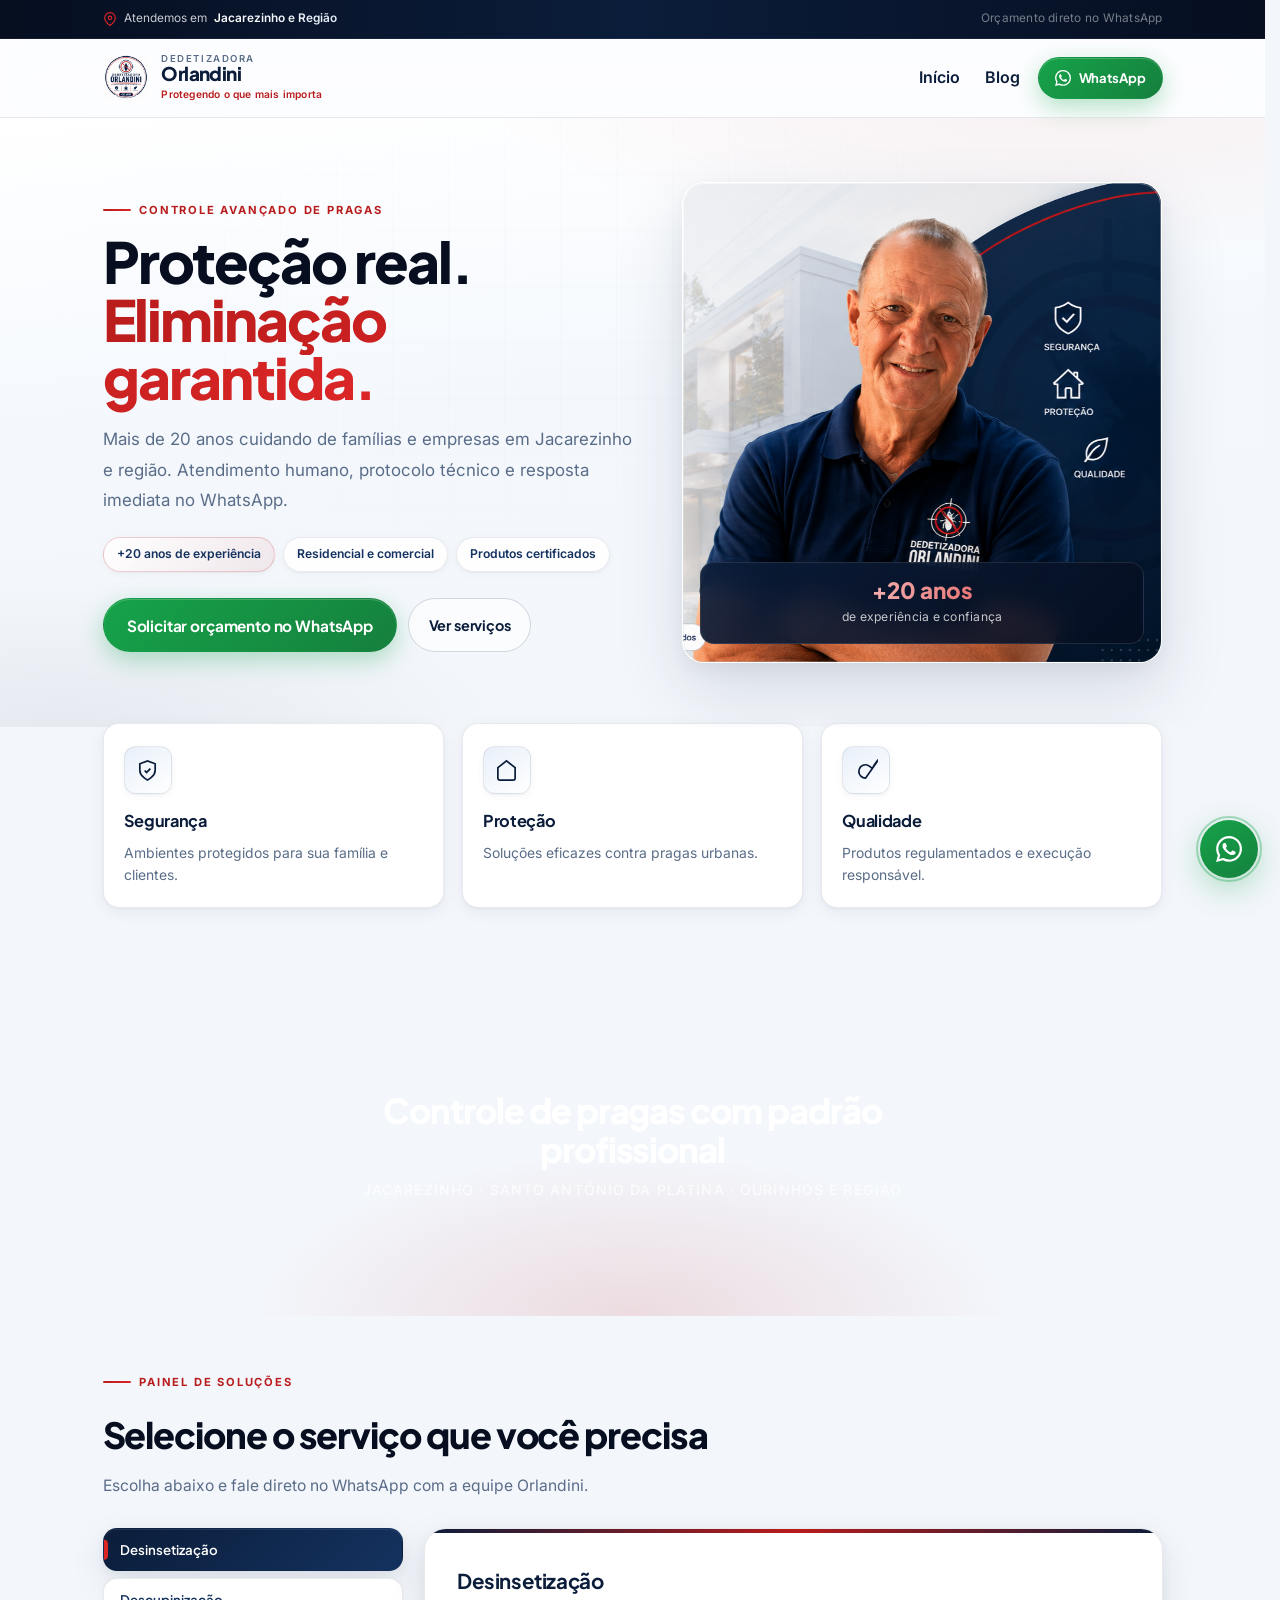
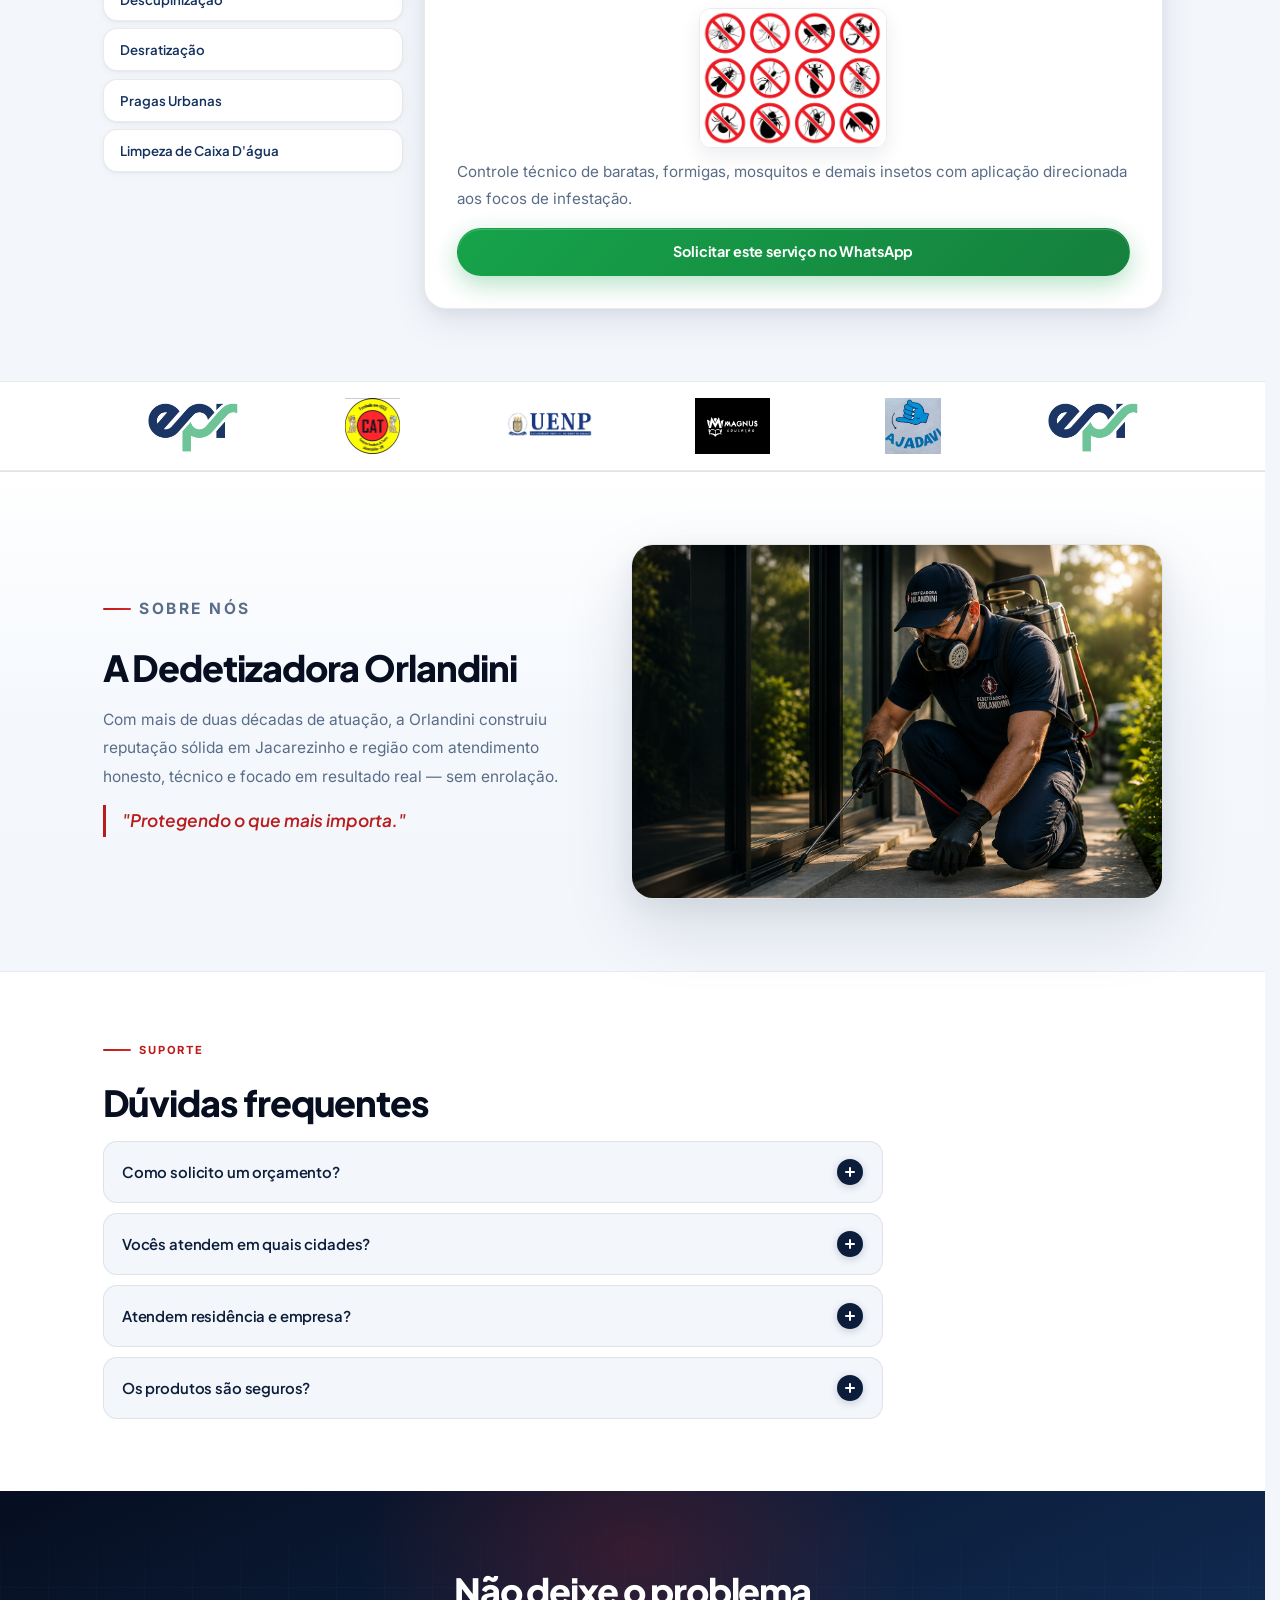
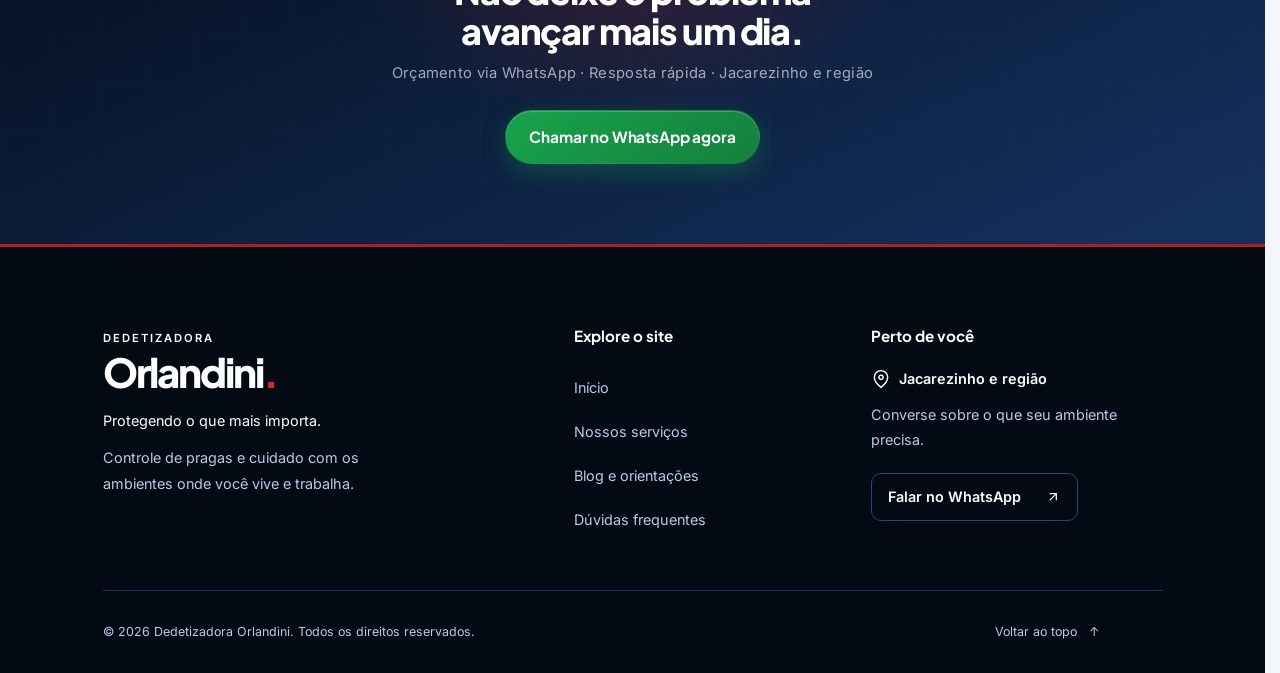
==== commit e5674319: "Mantém carrossel de marcas contínuo sem controle de pausa" ====
--- a/index.html
+++ b/index.html
@@ -168,7 +168,7 @@
 
     <section class="clients" aria-labelledby="clients-title">
       <div class="wrap">
-        <h2 id="clients-title" class="clients__sr-only">Quem confia na Orlandini</h2><button class="clients__toggle" type="button" aria-controls="clients-track" hidden aria-label="Pausar animação das marcas" aria-pressed="false"><span aria-hidden="true">Ⅱ</span></button>
+        <h2 id="clients-title" class="clients__sr-only">Quem confia na Orlandini</h2>
         <div class="clients__viewport">
           <div class="clients__track" id="clients-track">
             <ul class="clients__group" aria-label="Clientes"><li class="clients__item"><img src="assets/clientes/grupo-epr.png" alt="Grupo EPR" width="144" height="56"></li><li class="clients__item"><img src="assets/clientes/cat-jacarezinho.png" alt="CAT Jacarezinho" width="144" height="56"></li><li class="clients__item"><img src="assets/clientes/uenp.png" alt="UENP" width="144" height="56"></li><li class="clients__item"><img src="assets/clientes/magnus.svg" alt="Magnus" width="144" height="56"></li><li class="clients__item"><img src="assets/clientes/ajadavi.png" alt="Ajadavi" width="144" height="56"></li></ul>
--- a/style.css
+++ b/style.css
@@ -1068,30 +1068,14 @@
 
 /* Faixa compacta de clientes entre os serviços e a apresentação da empresa. */
 .clients { padding: 12px 0; background: var(--surface); border-top: 1px solid var(--border); border-bottom: 1px solid var(--border); }
-.clients > .wrap { position: relative; padding-right: 54px; }
 .clients__sr-only { position: absolute; width: 1px; height: 1px; padding: 0; margin: -1px; overflow: hidden; clip-path: inset(50%); white-space: nowrap; }
-.clients__toggle { position: absolute; right: 4px; top: 50%; transform: translateY(-50%); width: 36px; height: 44px; border: 1px solid var(--border); border-radius: 6px; background: var(--surface); color: var(--muted); font: inherit; cursor: pointer; }
-.clients__toggle:hover { background: var(--bg); color: var(--text); }
-.clients__toggle:focus-visible { outline: 3px solid var(--navy-600); outline-offset: 3px; }
 .clients__viewport { overflow: hidden; }
 .clients__track { display: flex; width: max-content; animation: clients-drift 28s linear infinite; }
 .clients__group { list-style: none; display: flex; align-items: center; flex-shrink: 0; width: 900px; padding: 0; margin: 0; }
 .clients__item { width: 180px; height: 64px; flex-shrink: 0; padding: 4px 18px; display: flex; align-items: center; justify-content: center; }
 .clients__item img { display: block; width: 144px; height: 56px; object-fit: contain; }
-.clients.is-paused .clients__track { animation-play-state: paused; }
-@media (hover: hover) and (pointer: fine) { .clients__viewport:hover .clients__track { animation-play-state: paused; } }
 @keyframes clients-drift { to { transform: translateX(-50%); } }
 @media (max-width: 600px) { .clients { padding: 8px 0; } .clients__group { width: 700px; } .clients__item { width: 140px; height: 56px; padding: 4px 12px; } .clients__item img { width: 116px; height: 48px; } }
-@media (prefers-reduced-motion: reduce) {
-  .clients__track { animation: none; width: 100%; }
-  .clients__group { width: 100%; flex-wrap: wrap; justify-content: center; }
-  .clients__group[aria-hidden] { display: none; }
-  .clients > .wrap { padding-right: 20px; }
-  .clients__item { width: 20%; min-width: 110px; }
-  .clients__item img { max-width: 100%; }
-}
-
-
 /* Cabeçalho compacto e navegação por disclosure no celular. */
 .nav-toggle { display: none; }
 @media (max-width: 600px) {
@@ -1129,16 +1113,34 @@
   .footer__bottom a { gap: .3rem; }
   .wa-float { width: 46px; height: 46px; right: 12px; bottom: 12px; }
 }
-/* Movimento reduzido começa parado; a pessoa pode iniciar explicitamente. */
-@media (prefers-reduced-motion: reduce) {
-  .clients.motion-enabled .clients__track { width: max-content; animation: clients-drift 28s linear infinite; }
-  .clients.motion-enabled .clients__group { width: 900px; flex-wrap: nowrap; }
-  .clients.motion-enabled .clients__group[aria-hidden] { display: flex; }
-  .clients.motion-enabled .clients__item { width: 180px; }
-  .clients.motion-enabled > .wrap { padding-right: 54px; }
-  .clients.motion-enabled.is-paused .clients__track { animation-play-state: paused; }
-}
-@media (prefers-reduced-motion: reduce) and (max-width: 600px) {
-  .clients.motion-enabled .clients__group { width: 700px; }
-  .clients.motion-enabled .clients__item { width: 140px; }
-}
+/* Blog mobile: lista editorial compacta, conforme referência do usuário. */
+@media (max-width: 600px) {
+  .blog-intro { padding-top: 1.5rem; padding-bottom: 1.25rem; }
+  .blog-intro > .label { font-size: .62rem; letter-spacing: .1em; }
+  .blog-intro h1 { font-size: 1.65rem; line-height: 1.2; letter-spacing: -.035em; margin: .75rem 0; }
+  .blog-intro h1 br { display: none; }
+  .blog-intro h1 br::after { content: " "; }
+  .blog-intro .blog-lead { font-size: .875rem; line-height: 1.6; max-width: 40ch; }
+  .blog-list { gap: 0; padding-bottom: 1.5rem; }
+  .blog-card { display: grid; grid-template-columns: minmax(0, .8fr) minmax(0, 1.3fr); align-items: start; gap: 1rem; padding: 1.2rem 0; border: 0; border-top: 1px solid var(--border-strong); border-radius: 0; background: transparent; overflow: visible; }
+  .blog-card:first-child { border-top: 2px solid var(--red); }
+  .blog-card__image { border-radius: 6px; margin-top: .15rem; }
+  .blog-card .blog-card__image img { height: auto; aspect-ratio: 4 / 3; object-fit: cover; }
+  .blog-card__body { min-width: 0; padding: 0; gap: .4rem; }
+  .blog-card__body > .label { font-size: .58rem; letter-spacing: .07em; line-height: 1.5; }
+  .blog-card__body > .label::before { display: none; }
+  .blog-card h2 { font-size: 1rem; line-height: 1.45; letter-spacing: -.02em; }
+  .blog-card__body > p:not(.label) { display: none; }
+  .blog-card .blog-read { font-size: .75rem; min-height: 44px; gap: .4rem; }
+  .blog-note { padding-top: 1rem; padding-bottom: 2rem; font-size: .8rem; line-height: 1.65; }
+  .reading { padding-top: 1rem; padding-bottom: 2rem; }
+  .reading .breadcrumbs { margin-bottom: 1rem; font-size: .8rem; }
+  .reading h1 { font-size: 1.7rem; line-height: 1.25; margin: .75rem 0; }
+  .reading__header > .label { font-size: .65rem; letter-spacing: .08em; }
+  .reading .blog-lead { font-size: .95rem; line-height: 1.65; }
+  .reading__image { margin: 1.25rem 0; border-radius: 8px; }
+  .reading__body section { margin: 1.5rem 0; }
+  .reading__body h2 { font-size: 1.2rem; }
+  .reading__body p { font-size: 1rem; line-height: 1.75; }
+  .reading__note { padding: 1rem; }
+}
